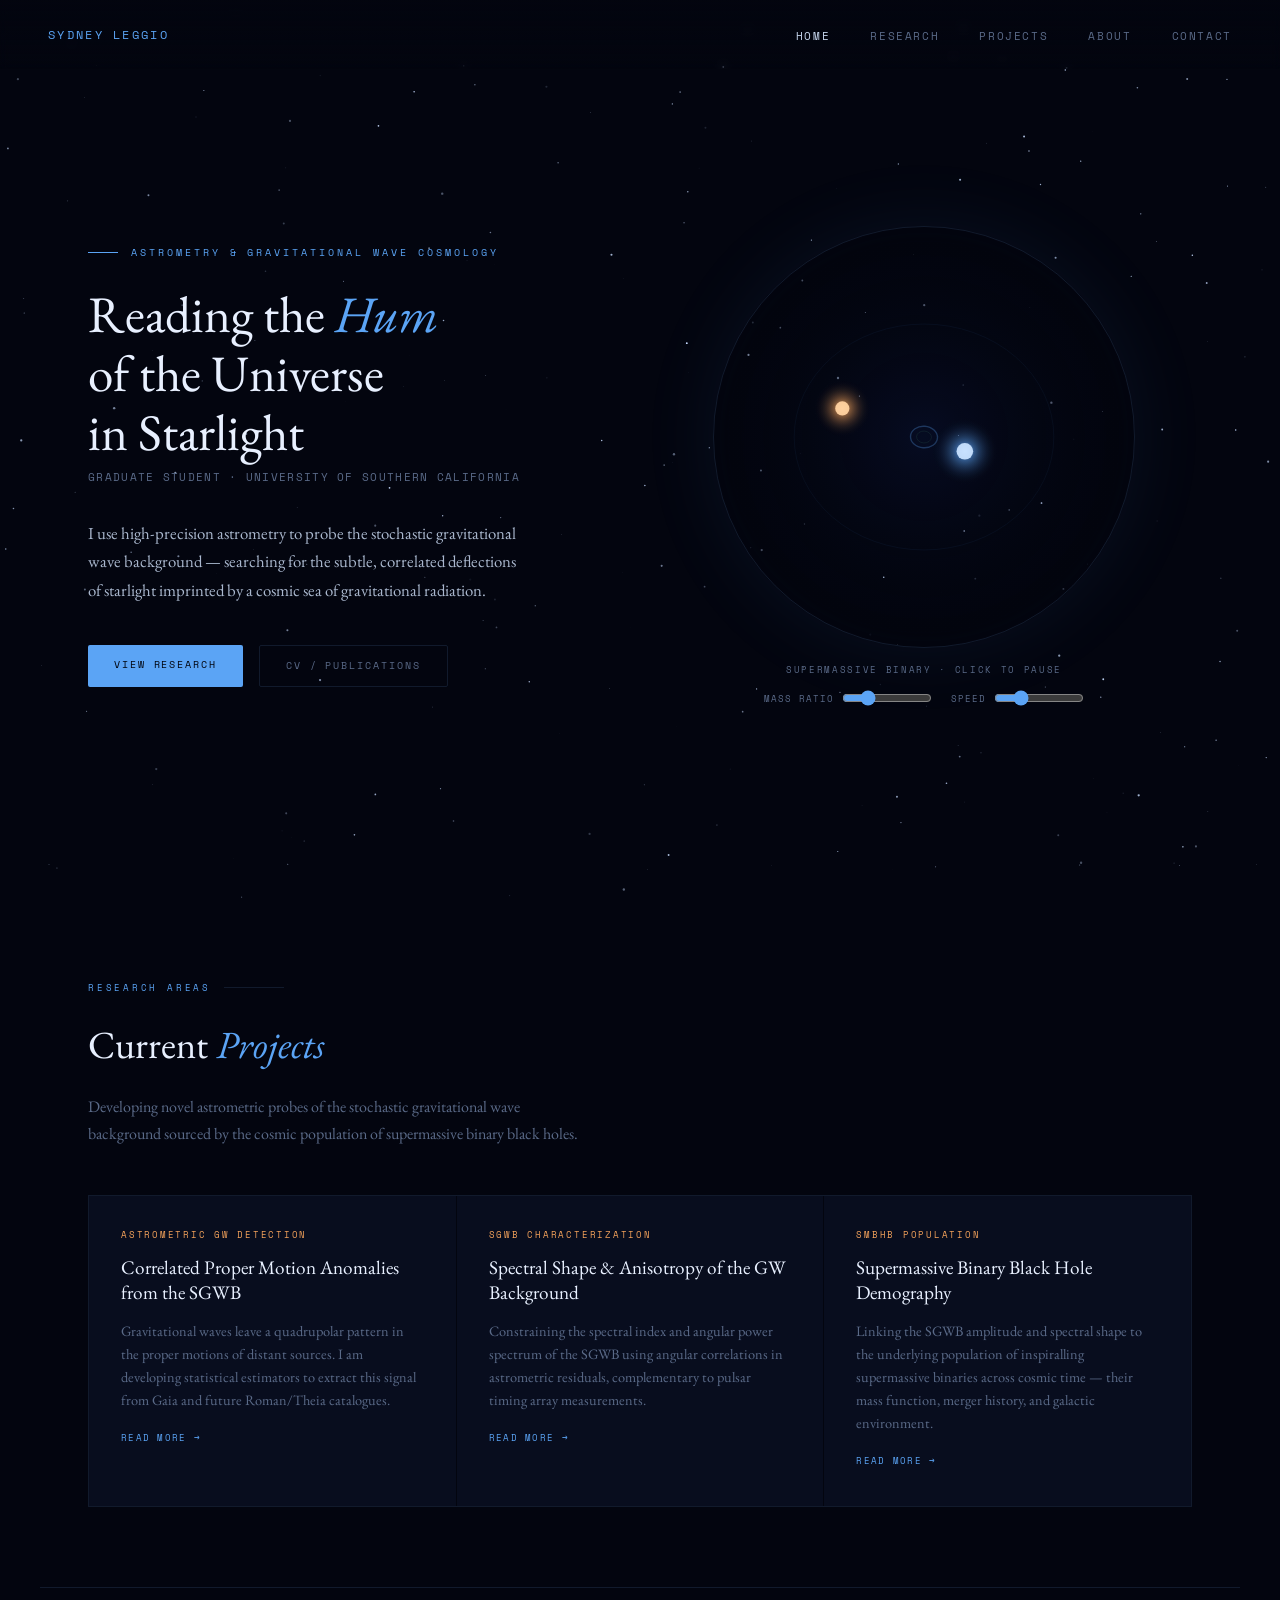
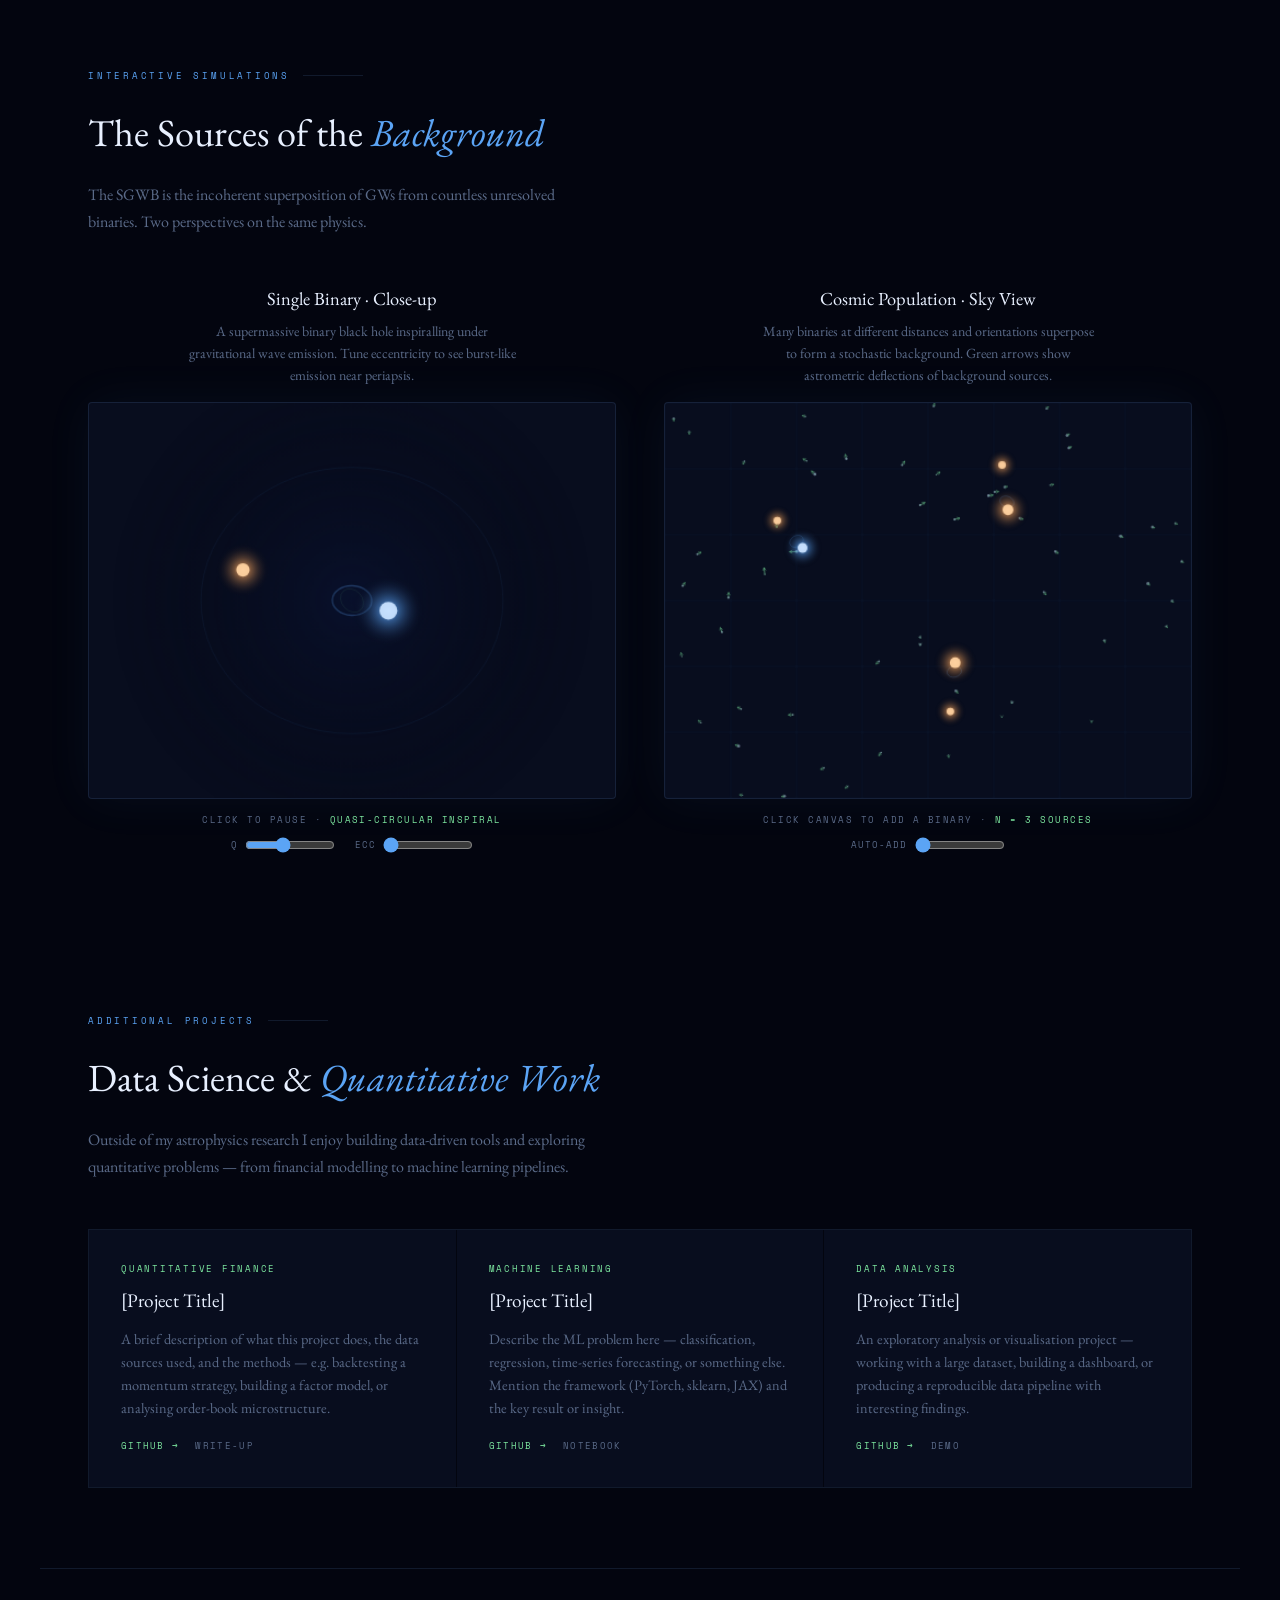
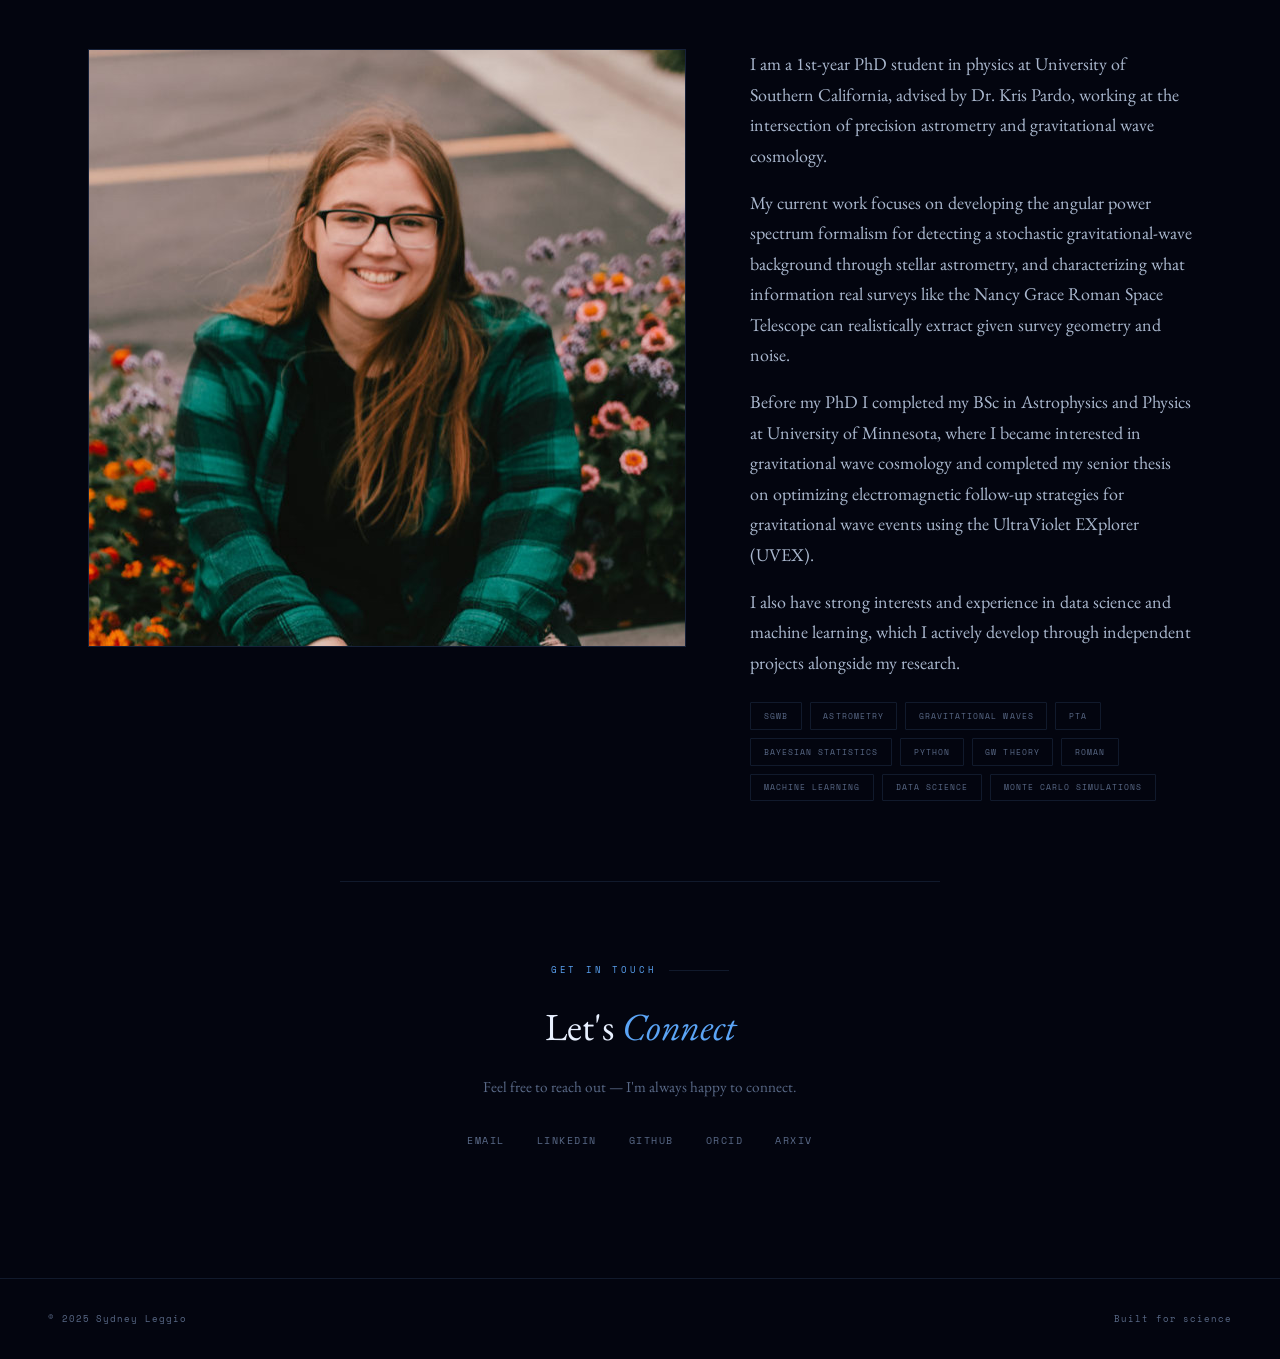
==== index.html @ daf1a7f0 "Revise about and contact sections in index.html Updated the about section with new information about" ====
<!DOCTYPE html>
<html lang="en">
<head>
<meta charset="UTF-8">
<meta name="viewport" content="width=device-width, initial-scale=1.0">
<title>Sydney Leggio</title>
<link rel="preconnect" href="https://fonts.googleapis.com">
<link href="https://fonts.googleapis.com/css2?family=EB+Garamond:ital,wght@0,400;0,500;1,400&family=Space+Mono:ital,wght@0,400;0,700;1,400&display=swap" rel="stylesheet">
<link rel="stylesheet" href="assets/css/style.css">
</head>
<body>

<canvas id="starfield"></canvas>

<!-- nav — see _includes/nav.html -->
<nav>
  <a href="index.html" class="nav-brand">Sydney Leggio</a>
  <ul class="nav-links">
    <li><a href="index.html" class="active">Home</a></li>
    <li><a href="research.html">Research</a></li>
    <li><a href="projects.html">Projects</a></li>
    <li><a href="about.html">About</a></li>
    <li><a href="contact.html">Contact</a></li>
  </ul>
</nav>

<!-- HERO -->
<section id="hero">
  <div class="hero-text">
    <div class="hero-eyebrow">Astrometry &amp; Gravitational Wave Cosmology</div>
    <h1>Reading the <em>Hum</em><br>of the Universe<br>in Starlight</h1>
    <p class="hero-sub">Graduate Student · University of Southern California</p>
    <p class="hero-desc">
      I use high-precision astrometry to probe the stochastic gravitational wave background — searching for the subtle, correlated deflections of starlight imprinted by a cosmic sea of gravitational radiation.
    </p>
    <div class="hero-cta">
      <a href="research.html" class="btn btn-primary">View Research</a>
      <a href="#" class="btn btn-ghost">CV / Publications</a>
    </div>
  </div>

  <div class="canvas-wrapper">
    <canvas id="binaryCanvas" width="420" height="420"></canvas>
    <p class="canvas-label">Supermassive binary · Click to pause</p>
    <div class="controls">
      <div class="control-group">
        <label class="control-label" for="heroMass">Mass ratio</label>
        <input type="range" id="heroMass" min="1" max="5" step="0.1" value="2">
      </div>
      <div class="control-group">
        <label class="control-label" for="heroSpeed">Speed</label>
        <input type="range" id="heroSpeed" min="0.3" max="3" step="0.1" value="1">
      </div>
    </div>
  </div>
</section>

<!-- RESEARCH -->
<section id="research">
  <div class="section-eyebrow">Research areas</div>
  <h2>Current <em>Projects</em></h2>
  <p class="section-desc">Developing novel astrometric probes of the stochastic gravitational wave background sourced by the cosmic population of supermassive binary black holes.</p>
  <div class="research-grid">
    <div class="research-card">
      <div class="card-tag">Astrometric GW Detection</div>
      <div class="card-title">Correlated Proper Motion Anomalies from the SGWB</div>
      <div class="card-desc">Gravitational waves leave a quadrupolar pattern in the proper motions of distant sources. I am developing statistical estimators to extract this signal from Gaia and future Roman/Theia catalogues.</div>
      <a href="research.html" class="card-link">Read more →</a>
    </div>
    <div class="research-card">
      <div class="card-tag">SGWB Characterization</div>
      <div class="card-title">Spectral Shape &amp; Anisotropy of the GW Background</div>
      <div class="card-desc">Constraining the spectral index and angular power spectrum of the SGWB using angular correlations in astrometric residuals, complementary to pulsar timing array measurements.</div>
      <a href="research.html" class="card-link">Read more →</a>
    </div>
    <div class="research-card">
      <div class="card-tag">SMBHB Population</div>
      <div class="card-title">Supermassive Binary Black Hole Demography</div>
      <div class="card-desc">Linking the SGWB amplitude and spectral shape to the underlying population of inspiralling supermassive binaries across cosmic time — their mass function, merger history, and galactic environment.</div>
      <a href="research.html" class="card-link">Read more →</a>
    </div>
  </div>
</section>

<!-- DUAL BINARY VISUALIZERS -->
<section id="binaries">
  <div class="section-eyebrow">Interactive simulations</div>
  <h2>The Sources of the <em>Background</em></h2>
  <p class="section-desc">The SGWB is the incoherent superposition of GWs from countless unresolved binaries. Two perspectives on the same physics.</p>

  <div class="binary-duo">
    <!-- Panel A: Close-up eccentric inspiral -->
    <div class="binary-panel">
      <p class="panel-title">Single Binary · Close-up</p>
      <p class="panel-desc">A supermassive binary black hole inspiralling under gravitational wave emission. Tune eccentricity to see burst-like emission near periapsis.</p>
      <canvas id="binaryA" width="480" height="360"></canvas>
      <p class="binary-panel-label">Click to pause · <span class="hl" id="labelA">Quasi-circular</span></p>
      <div class="controls" style="margin-top:0.6rem">
        <div class="control-group">
          <label class="control-label" for="ratioA">q</label>
          <input type="range" id="ratioA" min="1" max="6" step="0.1" value="3">
        </div>
        <div class="control-group">
          <label class="control-label" for="eccA">ecc</label>
          <input type="range" id="eccA" min="0" max="0.72" step="0.02" value="0">
        </div>
      </div>
    </div>

    <!-- Panel B: Stochastic background / population sky map -->
    <div class="binary-panel">
      <p class="panel-title">Cosmic Population · Sky View</p>
      <p class="panel-desc">Many binaries at different distances and orientations superpose to form a stochastic background. Green arrows show astrometric deflections of background sources.</p>
      <canvas id="binaryB" width="480" height="360"></canvas>
      <p class="binary-panel-label">Click canvas to add a binary · <span class="hl" id="labelB">N = 3 sources</span></p>
      <div class="controls" style="margin-top:0.6rem">
        <div class="control-group">
          <label class="control-label" for="autoAdd">Auto-add</label>
          <input type="range" id="autoAdd" min="0" max="5" step="1" value="0">
        </div>
      </div>
    </div>
  </div>
</section>

<!-- ADDITIONAL PROJECTS -->
<section id="projects">
  <div class="section-eyebrow">Additional Projects</div>
  <h2>Data Science &amp; <em>Quantitative Work</em></h2>
  <p class="section-desc">Outside of my astrophysics research I enjoy building data-driven tools and exploring quantitative problems — from financial modelling to machine learning pipelines.</p>
  <div class="projects-grid">
    <div class="project-card">
      <div class="project-tag">Quantitative Finance</div>
      <div class="card-title">[Project Title]</div>
      <div class="card-desc">A brief description of what this project does, the data sources used, and the methods — e.g. backtesting a momentum strategy, building a factor model, or analysing order-book microstructure.</div>
      <div class="project-links">
        <a href="#" class="project-link">GitHub →</a>
        <a href="#" class="project-link secondary">Write-up</a>
      </div>
    </div>
    <div class="project-card">
      <div class="project-tag">Machine Learning</div>
      <div class="card-title">[Project Title]</div>
      <div class="card-desc">Describe the ML problem here — classification, regression, time-series forecasting, or something else. Mention the framework (PyTorch, sklearn, JAX) and the key result or insight.</div>
      <div class="project-links">
        <a href="#" class="project-link">GitHub →</a>
        <a href="#" class="project-link secondary">Notebook</a>
      </div>
    </div>
    <div class="project-card">
      <div class="project-tag">Data Analysis</div>
      <div class="card-title">[Project Title]</div>
      <div class="card-desc">An exploratory analysis or visualisation project — working with a large dataset, building a dashboard, or producing a reproducible data pipeline with interesting findings.</div>
      <div class="project-links">
        <a href="#" class="project-link">GitHub →</a>
        <a href="#" class="project-link secondary">Demo</a>
      </div>
    </div>
  </div>
</section>

<!-- ABOUT -->
<section id="about">
  <div class="about-grid">
    <div class="about-photo">
      <img src="Sydney-109.jpg">
      </div>
    <div class="about-body">
      <p>I am a 1st-year PhD student in physics at University of Southern California, advised by Dr. Kris Pardo, working at the intersection of precision astrometry and gravitational wave cosmology.</p>
      <p>My current work focuses on developing the angular power spectrum formalism for detecting a stochastic gravitational-wave background through stellar astrometry, and characterizing what information real surveys like the Nancy Grace Roman Space Telescope can realistically extract given survey geometry and noise.</p>
      <p>Before my PhD I completed my BSc in Astrophysics and Physics at University of Minnesota, where I became interested in gravitational wave cosmology and completed my senior thesis on optimizing electromagnetic follow-up strategies for gravitational wave events using the UltraViolet EXplorer (UVEX).</p>
      <p> I also have strong interests and experience in data science and machine learning, which I actively develop through independent projects alongside my research.</p>
      <div class="tag-list">
        <span class="tag">SGWB</span>
        <span class="tag">Astrometry</span>
        <span class="tag">Gravitational Waves</span>
        <span class="tag">PTA</span>
        <span class="tag">Bayesian Statistics</span>
        <span class="tag">Python</span>
        <span class="tag">GW Theory</span>
        <span class="tag">Roman</span>
        <span class="tag">Machine Learning</span>
        <span class="tag">Data Science</span>
        <span class="tag">Monte Carlo Simulations</span>
      </div>
    </div>
  </div>
</section>

<!-- CONTACT -->
<section id="contact">
  <div class="section-eyebrow">Get in touch</div>
  <h2>Let's <em>Connect</em></h2>
  <p style="color:var(--muted);font-size:0.95rem;">Feel free to reach out — I'm always happy to connect.</p>
  <div class="contact-links">
    <a href="mailto:sleggio@usc.edu" class="contact-link">Email</a>
    <a href="https://www.linkedin.com/in/sydney-leggio/" class="contact-link">LinkedIn</a>
    <a href="https://github.com/sydleggio" class="contact-link">GitHub</a>
    <a href="https://orcid.org/0009-0000-9360-4759" class="contact-link">ORCID</a>
    <a href="https://arxiv.org/search/?query=Sydney+C.+Leggio&searchtype=all&abstracts=show&order=-announced_date_first&size=50" class="contact-link">arXiv</a>
  </div>
</section>

<!-- footer — see _includes/footer.html -->
<footer>
  <p>© 2025 Sydney Leggio</p>
  <p>Built for science</p>
</footer>

<script src="assets/js/starfield.js"></script>
<script src="assets/js/binary-hero.js"></script>
<script src="assets/js/binary-panels.js"></script>
</body>
</html>
---- assets/css/style.css ----
:root {
  --bg: #03050f;
  --surface: #080d1e;
  --border: rgba(120, 180, 255, 0.12);
  --accent: #5ba4f5;
  --accent2: #f5a35b;
  --accent3: #7de8a0;
  --text: #c8d8f0;
  --muted: #5a6a88;
}

* { margin: 0; padding: 0; box-sizing: border-box; }
html { scroll-behavior: smooth; }

body {
  background: var(--bg);
  color: var(--text);
  font-family: 'EB Garamond', Georgia, serif;
  font-size: 18px;
  line-height: 1.7;
  overflow-x: hidden;
}

#starfield { position: fixed; inset: 0; pointer-events: none; z-index: 0; }

/* NAV */
nav {
  position: fixed; top: 0; left: 0; right: 0; z-index: 100;
  display: flex; justify-content: space-between; align-items: center;
  padding: 1.2rem 3rem;
  background: linear-gradient(to bottom, rgba(3,5,15,0.96), transparent);
  backdrop-filter: blur(4px);
}
.nav-brand {
  font-family: 'Space Mono', monospace; font-size: 0.72rem;
  letter-spacing: 0.2em; text-transform: uppercase; color: var(--accent);
  text-decoration: none;
}
.nav-links { display: flex; gap: 2.5rem; list-style: none; }
.nav-links a {
  font-family: 'Space Mono', monospace; font-size: 0.68rem;
  letter-spacing: 0.15em; text-transform: uppercase;
  color: var(--muted); text-decoration: none; transition: color 0.25s;
}
.nav-links a:hover,
.nav-links a.active { color: var(--text); }

/* HERO */
#hero {
  position: relative; min-height: 100vh; z-index: 1;
  display: grid; grid-template-columns: 1fr 1fr;
  align-items: center; gap: 2rem; padding: 6rem 3rem 4rem;
}
.hero-text { max-width: 520px; }
.hero-eyebrow {
  font-family: 'Space Mono', monospace; font-size: 0.62rem;
  letter-spacing: 0.3em; text-transform: uppercase; color: var(--accent);
  margin-bottom: 1.5rem; display: flex; align-items: center; gap: 0.8rem;
}
.hero-eyebrow::before { content:''; width:30px; height:1px; background:var(--accent); }
h1 {
  font-family: 'EB Garamond', serif; font-size: clamp(2.4rem, 4vw, 3.5rem);
  font-weight: 400; line-height: 1.15; color: #e8f0ff; margin-bottom: 0.4rem;
}
h1 em { font-style: italic; color: var(--accent); }
.hero-sub {
  font-family: 'Space Mono', monospace; font-size: 0.68rem;
  letter-spacing: 0.12em; color: var(--muted); text-transform: uppercase; margin-bottom: 2rem;
}
.hero-desc { font-size: 1.05rem; color: var(--text); opacity: 0.85; margin-bottom: 2.5rem; max-width: 430px; }
.hero-cta { display: flex; gap: 1rem; flex-wrap: wrap; }
.btn {
  font-family: 'Space Mono', monospace; font-size: 0.62rem;
  letter-spacing: 0.2em; text-transform: uppercase; text-decoration: none;
  padding: 0.75rem 1.6rem; border-radius: 2px; transition: all 0.3s;
  cursor: pointer; border: none; display: inline-block;
}
.btn-primary { background: var(--accent); color: #020610; }
.btn-primary:hover { background: #7bb8f7; box-shadow: 0 0 24px rgba(91,164,245,0.4); }
.btn-ghost { border: 1px solid var(--border); color: var(--muted); background: transparent; }
.btn-ghost:hover { border-color: var(--accent); color: var(--accent); }

.canvas-wrapper { display: flex; flex-direction: column; align-items: center; }
#binaryCanvas {
  border-radius: 50%; border: 1px solid var(--border);
  box-shadow: 0 0 80px rgba(91,164,245,0.08), inset 0 0 40px rgba(3,5,15,0.5);
  cursor: pointer;
}
.canvas-label {
  font-family: 'Space Mono', monospace; font-size: 0.58rem;
  letter-spacing: 0.18em; text-transform: uppercase; color: var(--muted);
  margin-top: 0.9rem; text-align: center;
}
.canvas-label span { color: var(--accent); }
.controls { display: flex; gap: 1.2rem; margin-top: 0.8rem; align-items: center; flex-wrap: wrap; justify-content: center; }
.control-group { display: flex; align-items: center; gap: 0.5rem; }
.control-label {
  font-family: 'Space Mono', monospace; font-size: 0.58rem;
  letter-spacing: 0.1em; color: var(--muted); text-transform: uppercase;
}
input[type="range"] { accent-color: var(--accent); width: 90px; }

/* PROJECTS */
.projects-grid {
  display: grid; grid-template-columns: repeat(auto-fill, minmax(300px, 1fr));
  gap: 1px; border: 1px solid var(--border);
}
.project-card { background: var(--surface); padding: 2rem; transition: background 0.3s; }
.project-card:hover { background: rgba(125,232,160,0.04); }
.project-tag {
  font-family: 'Space Mono', monospace; font-size: 0.55rem;
  letter-spacing: 0.2em; text-transform: uppercase; color: var(--accent3); margin-bottom: 0.8rem;
}
.project-links { display: flex; gap: 1rem; margin-top: 1.2rem; flex-wrap: wrap; }
.project-link {
  font-family: 'Space Mono', monospace; font-size: 0.58rem; letter-spacing: 0.14em;
  text-transform: uppercase; color: var(--accent3); text-decoration: none;
  border-bottom: 1px solid transparent; transition: border-color 0.2s;
}
.project-link:hover { border-color: var(--accent3); }
.project-link.secondary { color: var(--muted); }
.project-link.secondary:hover { color: var(--text); border-color: var(--muted); }

/* SECTIONS */
section {
  position: relative; z-index: 1;
  padding: 5rem 3rem; max-width: 1200px; margin: 0 auto;
}
.section-eyebrow {
  font-family: 'Space Mono', monospace; font-size: 0.58rem;
  letter-spacing: 0.3em; text-transform: uppercase; color: var(--accent);
  margin-bottom: 1rem; display: flex; align-items: center; gap: 0.8rem;
}
.section-eyebrow::after { content:''; flex:1; height:1px; background:var(--border); max-width:60px; }
h2 {
  font-family: 'EB Garamond', serif; font-size: clamp(1.8rem, 3vw, 2.5rem);
  font-weight: 400; color: #e8f0ff; margin-bottom: 1rem;
}
h2 em { color: var(--accent); }
.section-desc { font-size: 1rem; color: var(--muted); max-width: 500px; margin-bottom: 3rem; }

/* RESEARCH CARDS */
.research-grid {
  display: grid; grid-template-columns: repeat(auto-fill, minmax(300px, 1fr));
  gap: 1px; border: 1px solid var(--border);
}
.research-card { background: var(--surface); padding: 2rem; transition: background 0.3s; }
.research-card:hover { background: rgba(91,164,245,0.05); }
.card-tag {
  font-family: 'Space Mono', monospace; font-size: 0.55rem;
  letter-spacing: 0.2em; text-transform: uppercase; color: var(--accent2); margin-bottom: 0.8rem;
}
.card-title { font-family: 'EB Garamond', serif; font-size: 1.2rem; color: #e8f0ff; margin-bottom: 0.8rem; line-height: 1.3; }
.card-desc { font-size: 0.9rem; color: var(--muted); line-height: 1.6; }
.card-link {
  font-family: 'Space Mono', monospace; font-size: 0.58rem; letter-spacing: 0.14em;
  text-transform: uppercase; color: var(--accent); text-decoration: none;
  display: inline-block; margin-top: 1.2rem; border-bottom: 1px solid transparent; transition: border-color 0.2s;
}
.card-link:hover { border-color: var(--accent); }

/* DUAL BINARY */
#binaries { border-top: 1px solid var(--border); }
.binary-duo { display: grid; grid-template-columns: 1fr 1fr; gap: 3rem; align-items: start; }
.binary-panel { display: flex; flex-direction: column; align-items: center; }
.binary-panel canvas {
  border: 1px solid var(--border); background: var(--surface); border-radius: 4px;
  cursor: pointer; box-shadow: 0 0 50px rgba(91,164,245,0.06); width: 100%;
}
.panel-title {
  font-family: 'EB Garamond', serif; font-size: 1.15rem; color: #e8f0ff;
  margin-bottom: 0.4rem; text-align: center;
}
.panel-desc {
  font-size: 0.88rem; color: var(--muted); text-align: center;
  max-width: 340px; margin-bottom: 1rem; line-height: 1.55;
}
.binary-panel-label {
  font-family: 'Space Mono', monospace; font-size: 0.58rem;
  letter-spacing: 0.16em; text-transform: uppercase; color: var(--muted);
  margin-top: 0.8rem; text-align: center;
}
.binary-panel-label .hl { color: var(--accent3); }

/* ABOUT */
#about { border-top: 1px solid var(--border); }
.about-grid { display: grid; grid-template-columns: 1fr 2fr; gap: 4rem; align-items: start; }
.about-photo {
  aspect-ratio: 1; background: var(--surface); border: 1px solid var(--border);
  display: flex; align-items: center; justify-content: center;
  color: var(--muted); font-family: 'Space Mono', monospace;
  font-size: 0.6rem; letter-spacing: 0.15em; text-transform: uppercase;
}
.about-body p { margin-bottom: 1rem; color: var(--text); opacity: 0.85; }
.tag-list { display: flex; flex-wrap: wrap; gap: 0.5rem; margin-top: 1.5rem; }
.tag {
  font-family: 'Space Mono', monospace; font-size: 0.53rem; letter-spacing: 0.12em;
  text-transform: uppercase; padding: 0.35rem 0.8rem;
  border: 1px solid var(--border); color: var(--muted); border-radius: 1px;
}

/* CONTACT */
#contact {
  border-top: 1px solid var(--border); text-align: center;
  max-width: 600px; margin: 0 auto; padding: 5rem 3rem 8rem;
}
#contact .section-eyebrow { justify-content: center; }
.contact-links { display: flex; justify-content: center; gap: 2rem; margin-top: 2rem; flex-wrap: wrap; }
.contact-link {
  font-family: 'Space Mono', monospace; font-size: 0.62rem; letter-spacing: 0.15em;
  text-transform: uppercase; color: var(--muted); text-decoration: none; transition: color 0.2s;
}
.contact-link:hover { color: var(--accent); }

footer {
  position: relative; z-index: 1; border-top: 1px solid var(--border);
  padding: 2rem 3rem; display: flex; justify-content: space-between; align-items: center;
}
footer p { font-family: 'Space Mono', monospace; font-size: 0.58rem; letter-spacing: 0.1em; color: var(--muted); }

/* PAGE HERO (non-index pages) */
.page-hero {
  position: relative; z-index: 1;
  padding: 8rem 3rem 4rem; max-width: 1200px; margin: 0 auto;
}
.page-hero .section-eyebrow { margin-bottom: 1rem; }

@media (max-width: 820px) {
  #hero { grid-template-columns: 1fr; padding: 5rem 1.5rem 3rem; }
  .canvas-wrapper { display: none; }
  section { padding: 3rem 1.5rem; }
  .about-grid, .binary-duo { grid-template-columns: 1fr; }
  nav { padding: 1rem 1.5rem; }
  .nav-links { gap: 1.5rem; }
  footer { flex-direction: column; gap: 1rem; }
  .page-hero { padding: 6rem 1.5rem 2rem; }
}
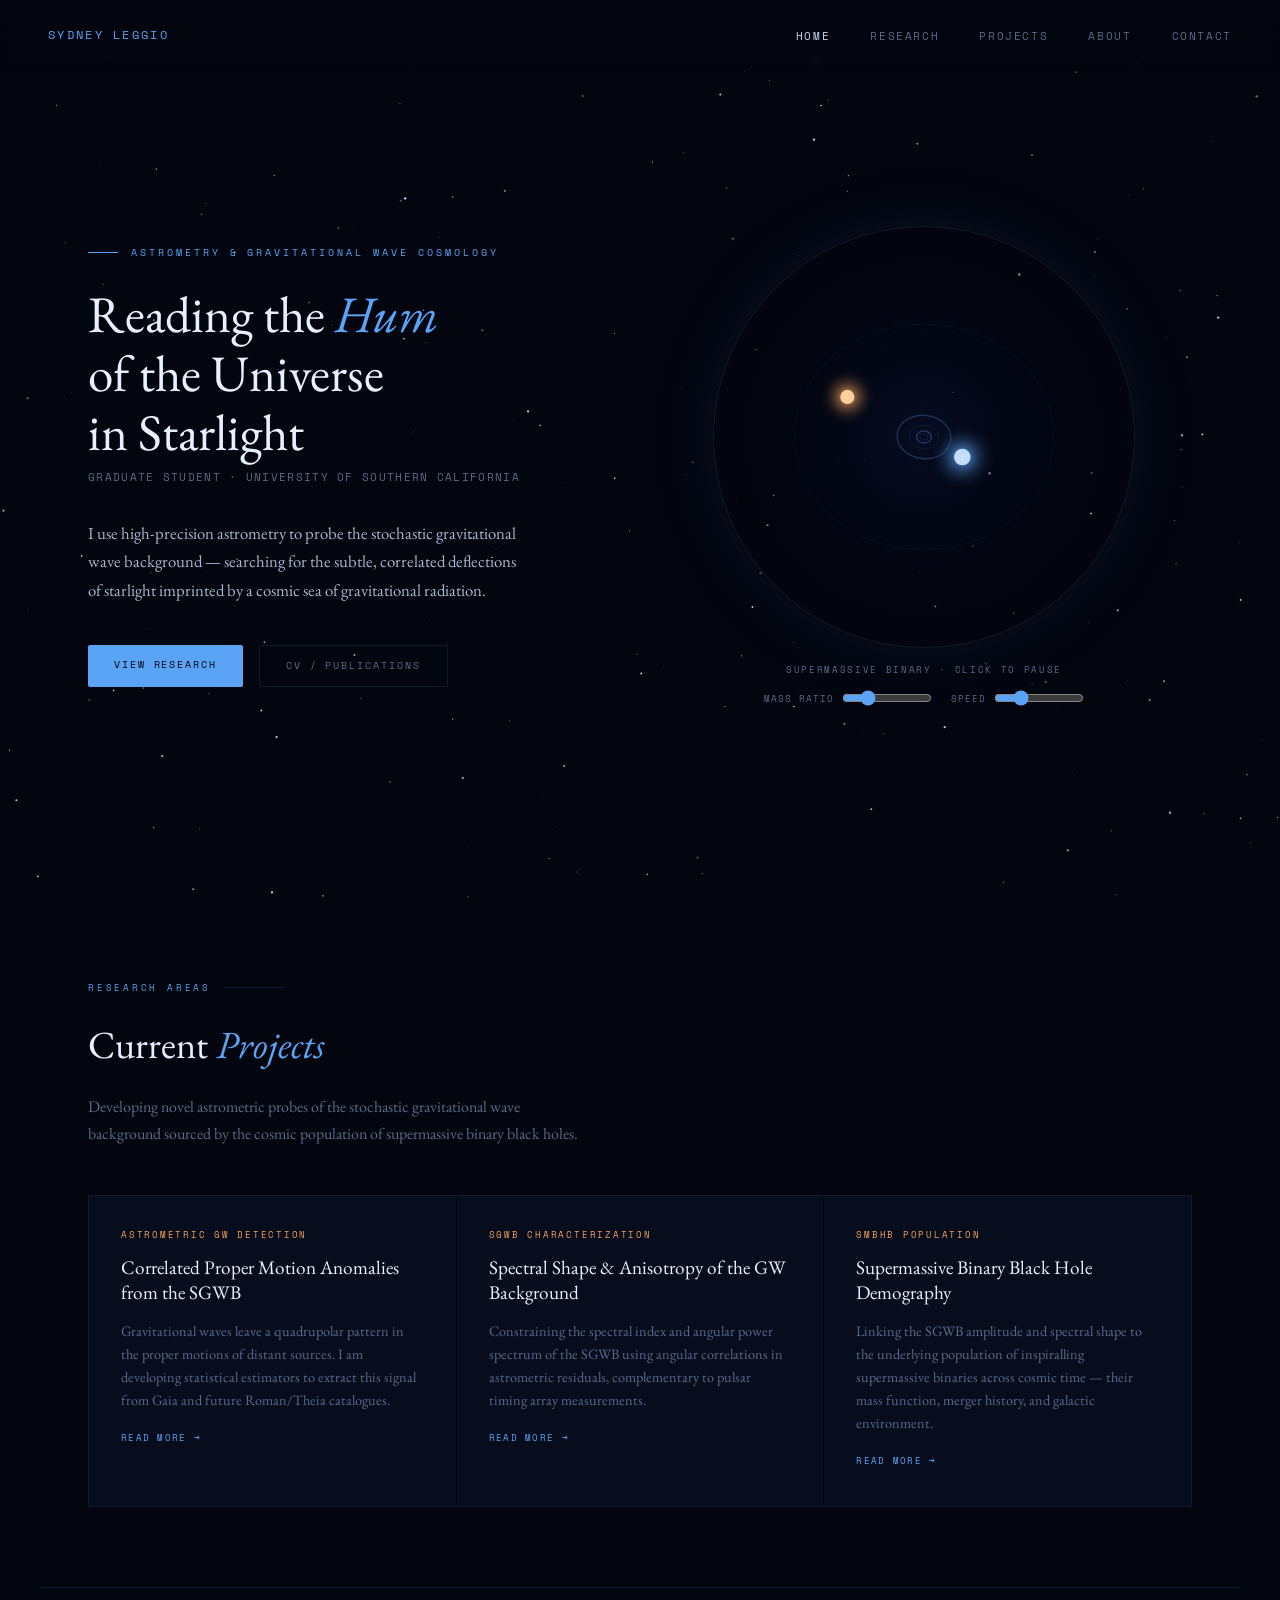
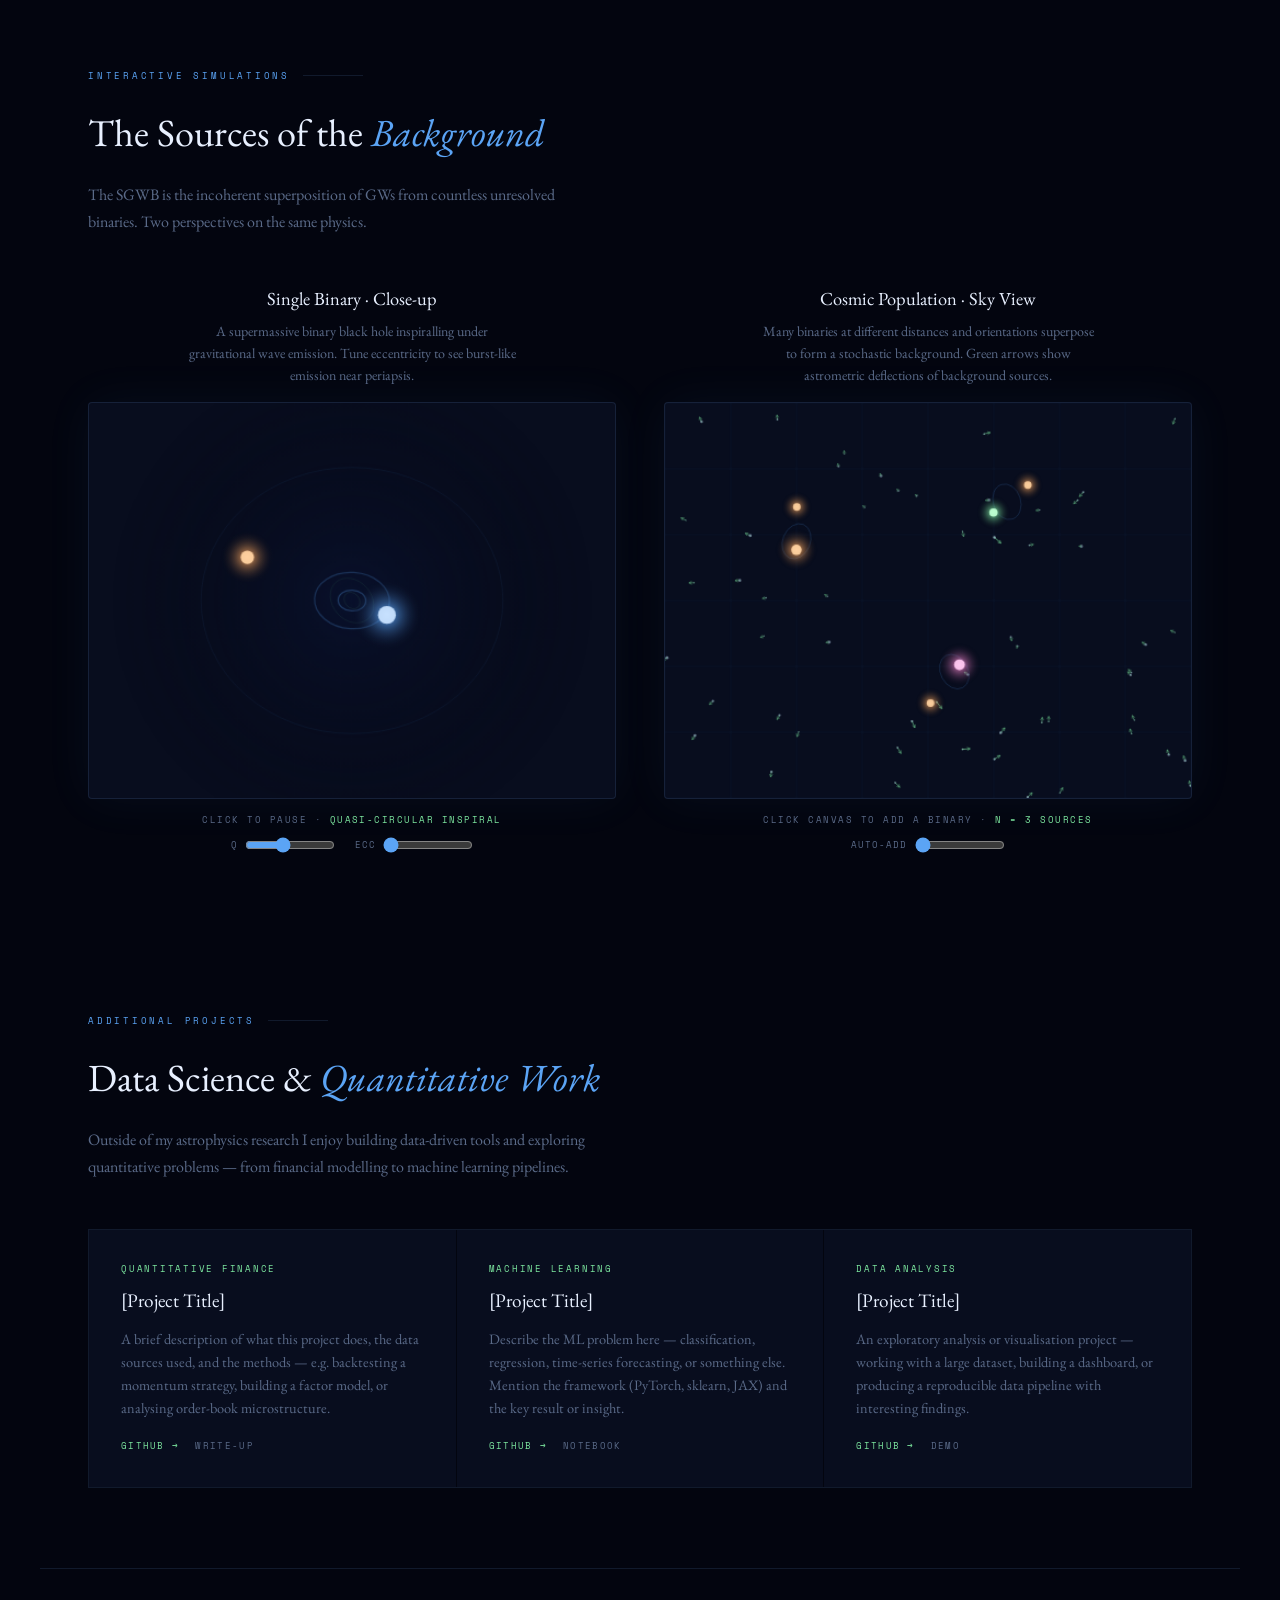
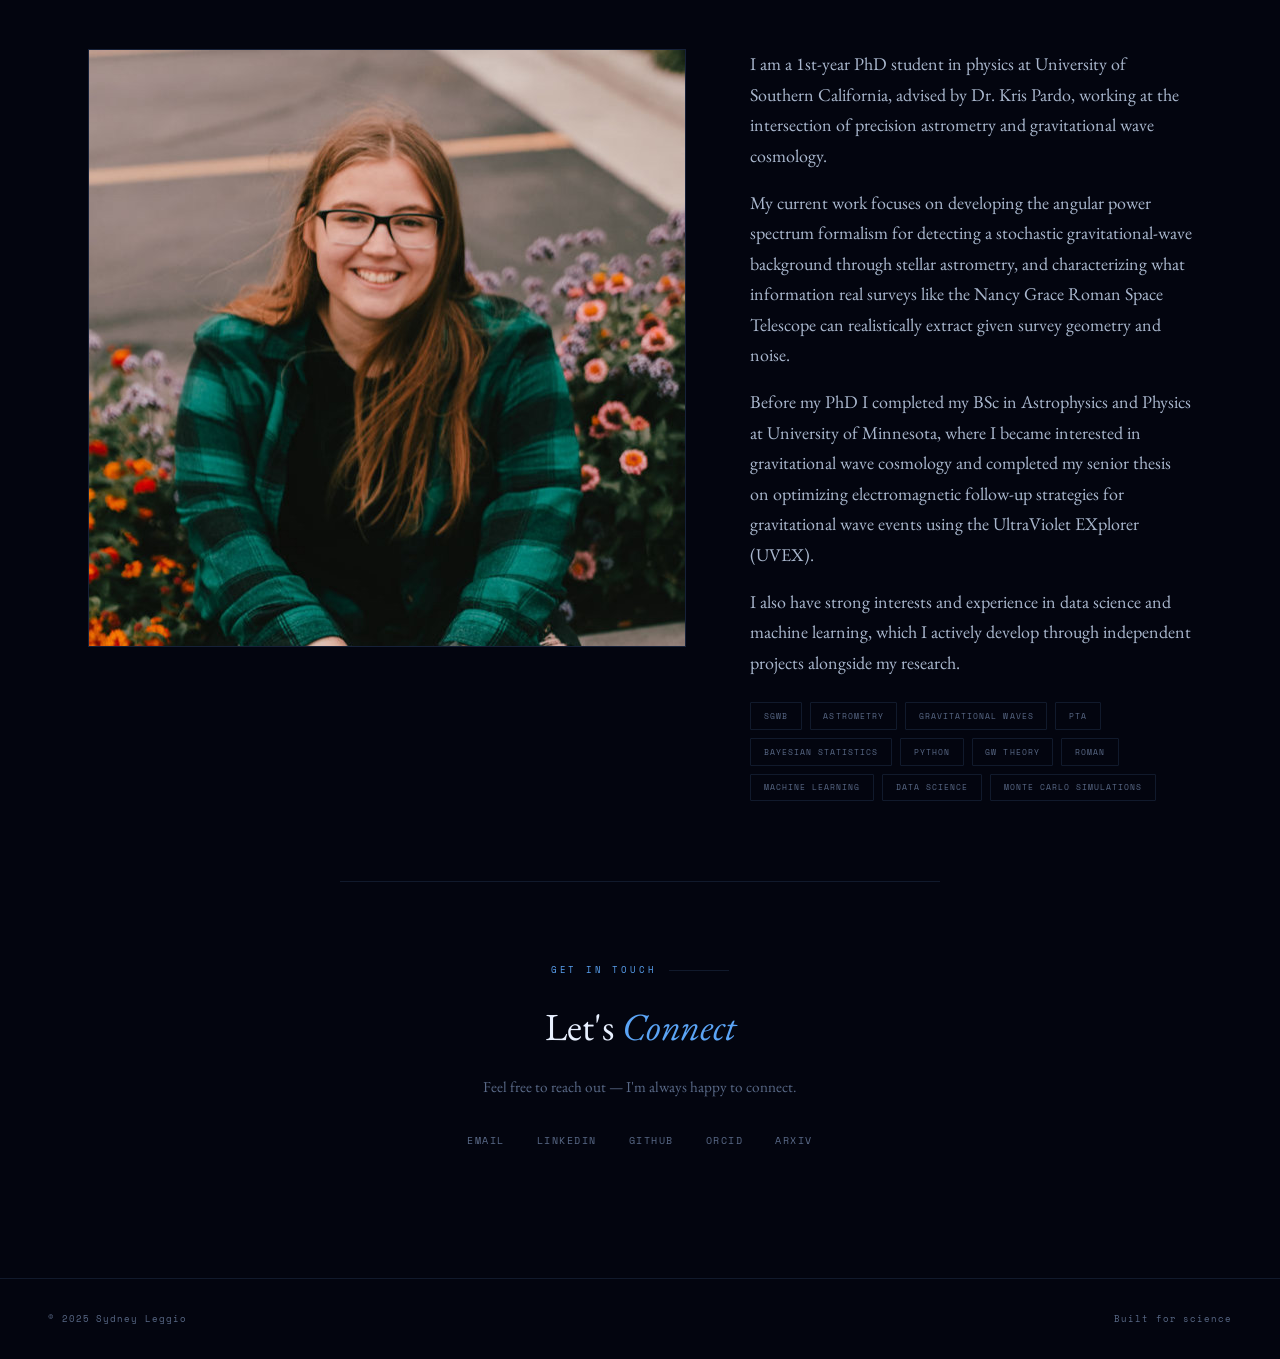
==== commit b1b726d4: "Update GitHub link in contact section" ====
--- a/index.html
+++ b/index.html
@@ -195,7 +195,7 @@
   <div class="contact-links">
     <a href="mailto:sleggio@usc.edu" class="contact-link">Email</a>
     <a href="https://www.linkedin.com/in/sydney-leggio/" class="contact-link">LinkedIn</a>
-    <a href="https://github.com/sydleggio" class="contact-link">GitHub</a>
+    <a href="https://github.com/sydneyleggio" class="contact-link">GitHub</a>
     <a href="https://orcid.org/0009-0000-9360-4759" class="contact-link">ORCID</a>
     <a href="https://arxiv.org/search/?query=Sydney+C.+Leggio&searchtype=all&abstracts=show&order=-announced_date_first&size=50" class="contact-link">arXiv</a>
   </div>
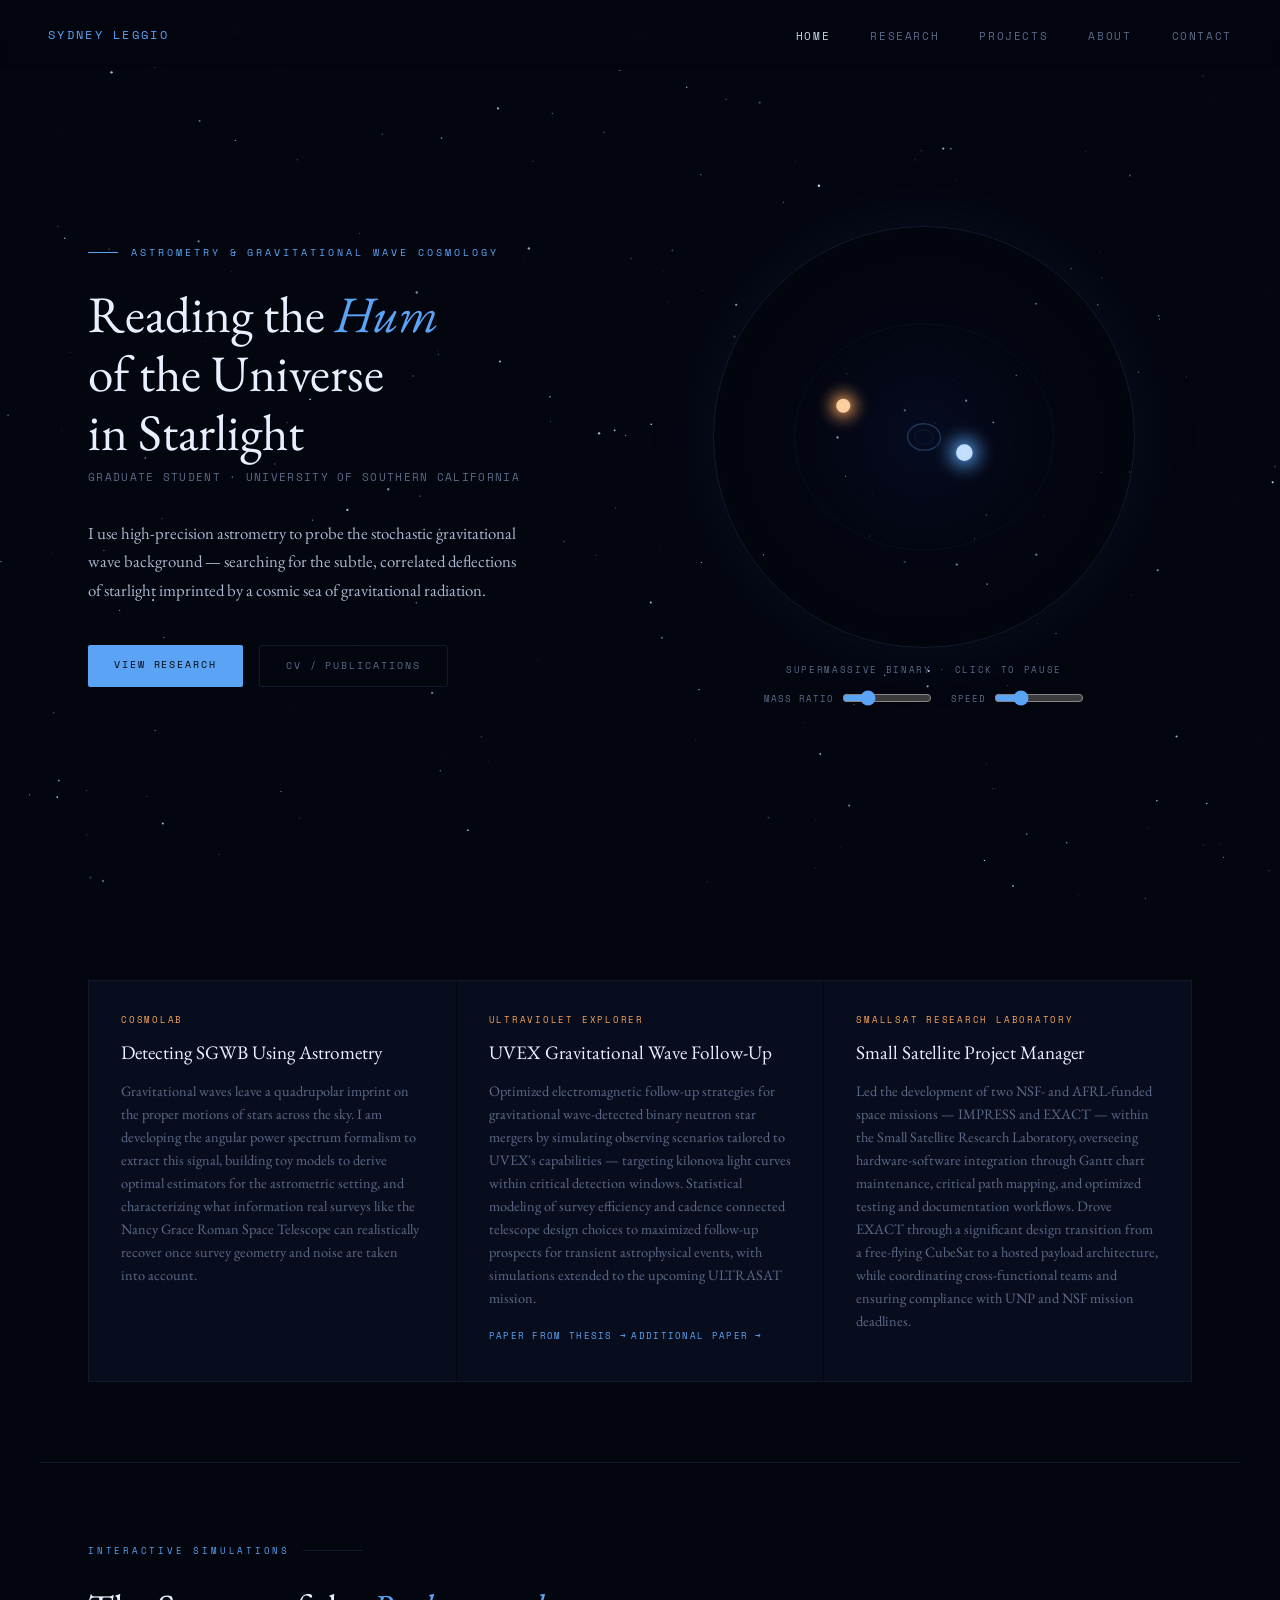
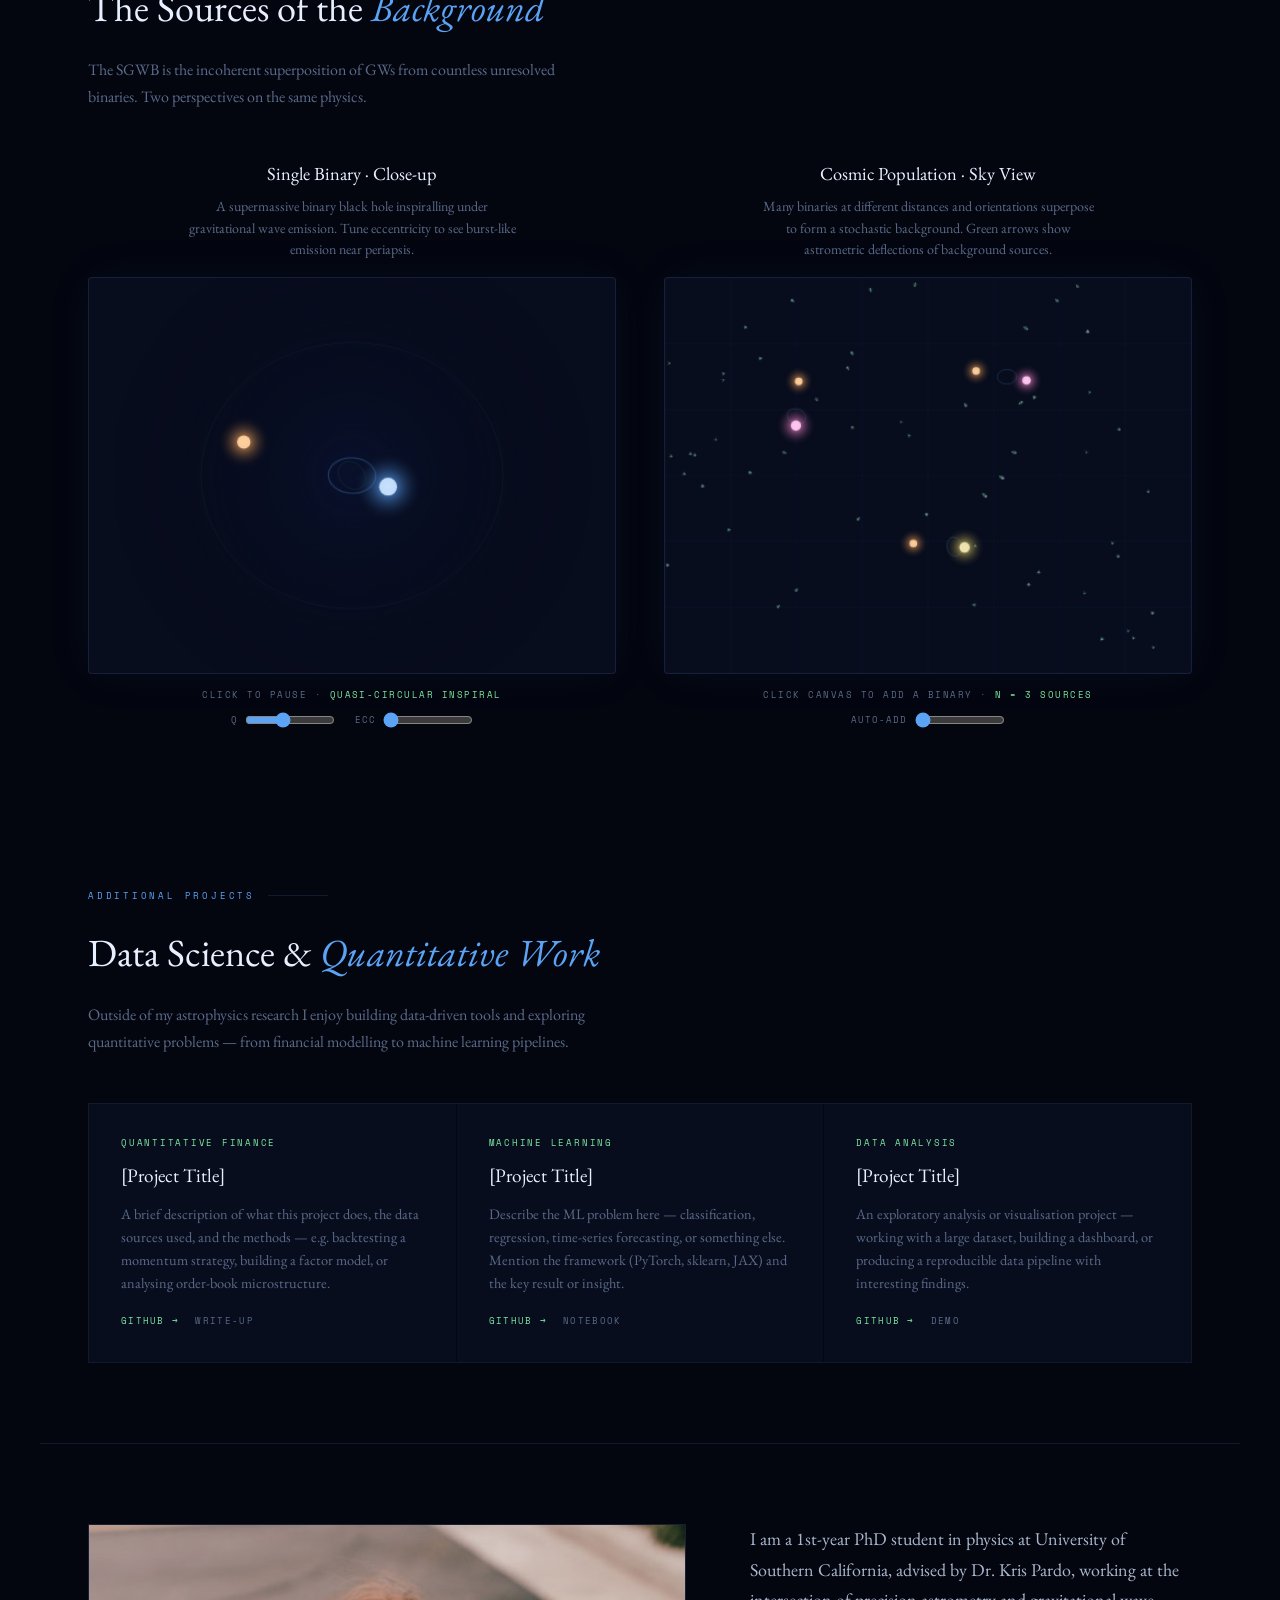
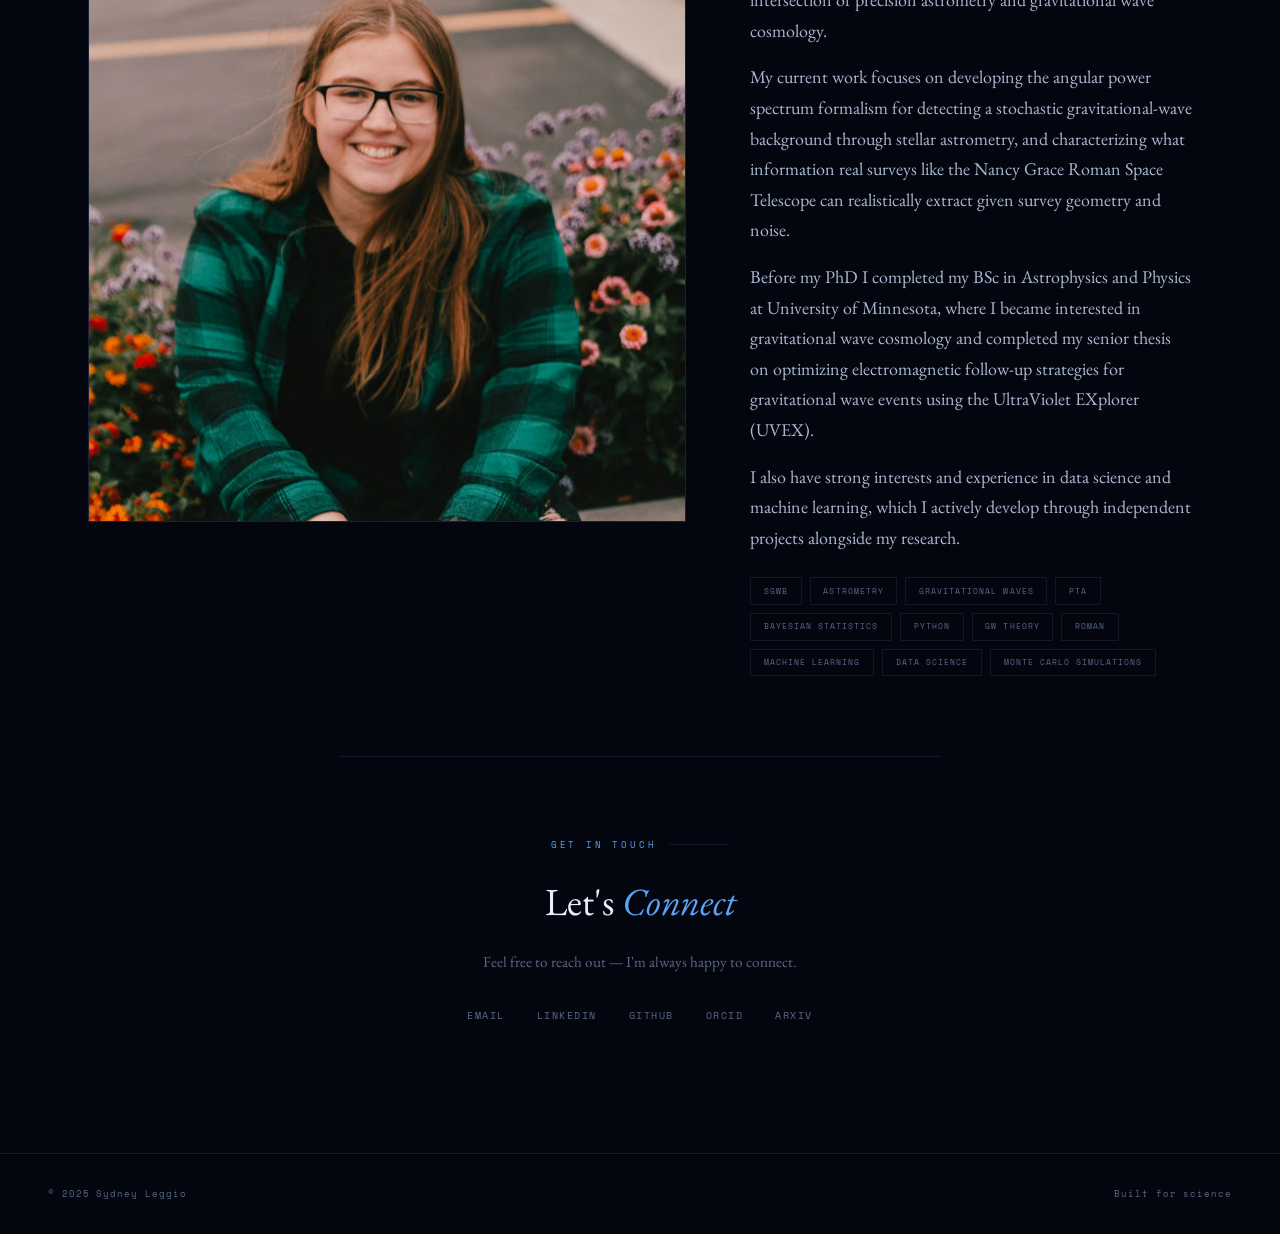
==== commit fb92168b: "Revise research section with new projects and descriptions Updated research section with new project" ====
--- a/index.html
+++ b/index.html
@@ -57,28 +57,39 @@
 
 <!-- RESEARCH -->
 <section id="research">
-  <div class="section-eyebrow">Research areas</div>
-  <h2>Current <em>Projects</em></h2>
-  <p class="section-desc">Developing novel astrometric probes of the stochastic gravitational wave background sourced by the cosmic population of supermassive binary black holes.</p>
   <div class="research-grid">
-    <div class="research-card">
-      <div class="card-tag">Astrometric GW Detection</div>
-      <div class="card-title">Correlated Proper Motion Anomalies from the SGWB</div>
-      <div class="card-desc">Gravitational waves leave a quadrupolar pattern in the proper motions of distant sources. I am developing statistical estimators to extract this signal from Gaia and future Roman/Theia catalogues.</div>
-      <a href="research.html" class="card-link">Read more →</a>
-    </div>
-    <div class="research-card">
-      <div class="card-tag">SGWB Characterization</div>
-      <div class="card-title">Spectral Shape &amp; Anisotropy of the GW Background</div>
-      <div class="card-desc">Constraining the spectral index and angular power spectrum of the SGWB using angular correlations in astrometric residuals, complementary to pulsar timing array measurements.</div>
-      <a href="research.html" class="card-link">Read more →</a>
-    </div>
-    <div class="research-card">
-      <div class="card-tag">SMBHB Population</div>
-      <div class="card-title">Supermassive Binary Black Hole Demography</div>
-      <div class="card-desc">Linking the SGWB amplitude and spectral shape to the underlying population of inspiralling supermassive binaries across cosmic time — their mass function, merger history, and galactic environment.</div>
-      <a href="research.html" class="card-link">Read more →</a>
-    </div>
+
+    <div class="research-card">
+      <div class="card-tag">CosmoLab</div>
+      <div class="card-title">Detecting SGWB Using Astrometry</div>
+      <div class="card-desc">Gravitational waves leave a quadrupolar imprint on the proper motions of stars across the sky. I am developing the angular power spectrum formalism to extract this signal, building toy models to derive optimal estimators for the astrometric setting, and characterizing what information real surveys like the Nancy Grace Roman Space Telescope can realistically recover once survey geometry and noise are taken into account.</div>
+      <!-- <a href="paper1.pdf" class="card-link">PDF →</a> -->
+    </div>
+
+
+    <div class="research-card">
+      <div class="card-tag">UltraViolet EXplorer</div>
+      <div class="card-title">UVEX Gravitational Wave Follow-Up</div>
+      <div class="card-desc">Optimized electromagnetic follow-up strategies for gravitational wave-detected binary neutron star mergers by simulating observing scenarios tailored to UVEX's capabilities — targeting kilonova light curves within critical detection windows. Statistical modeling of survey efficiency and cadence connected telescope design choices to maximized follow-up prospects for transient astrophysical events, with simulations extended to the upcoming ULTRASAT mission.</div>
+      <a href="2501.14109v4.pdf" class="card-link">Paper from Thesis →</a>
+      <a href="2502.17560v4.pdf" class="card-link">Additional Paper →</a>
+    </div>
+
+    <div class="research-card">
+      <div class="card-tag">SmallSat Research Laboratory</div>
+      <div class="card-title">Small Satellite Project Manager</div>
+      <div class="card-desc">Led the development of two NSF- and AFRL-funded space missions — IMPRESS and EXACT — within the Small Satellite Research Laboratory, overseeing hardware-software integration through Gantt chart maintenance, critical path mapping, and optimized testing and documentation workflows. Drove EXACT through a significant design transition from a free-flying CubeSat to a hosted payload architecture, while coordinating cross-functional teams and ensuring compliance with UNP and NSF mission deadlines.</div>
+      <!-- <a href="paper2.pdf" class="card-link">PDF →</a> -->
+    </div>
+
+    <!-- 
+    <div class="research-card">
+      <div class="card-tag">Coming Soon</div>
+      <div class="card-title">[Future Paper]</div>
+      <div class="card-desc">Placeholder for a forthcoming project. Details will be added here upon submission.</div>
+    </div>
+      -->
+
   </div>
 </section>
 
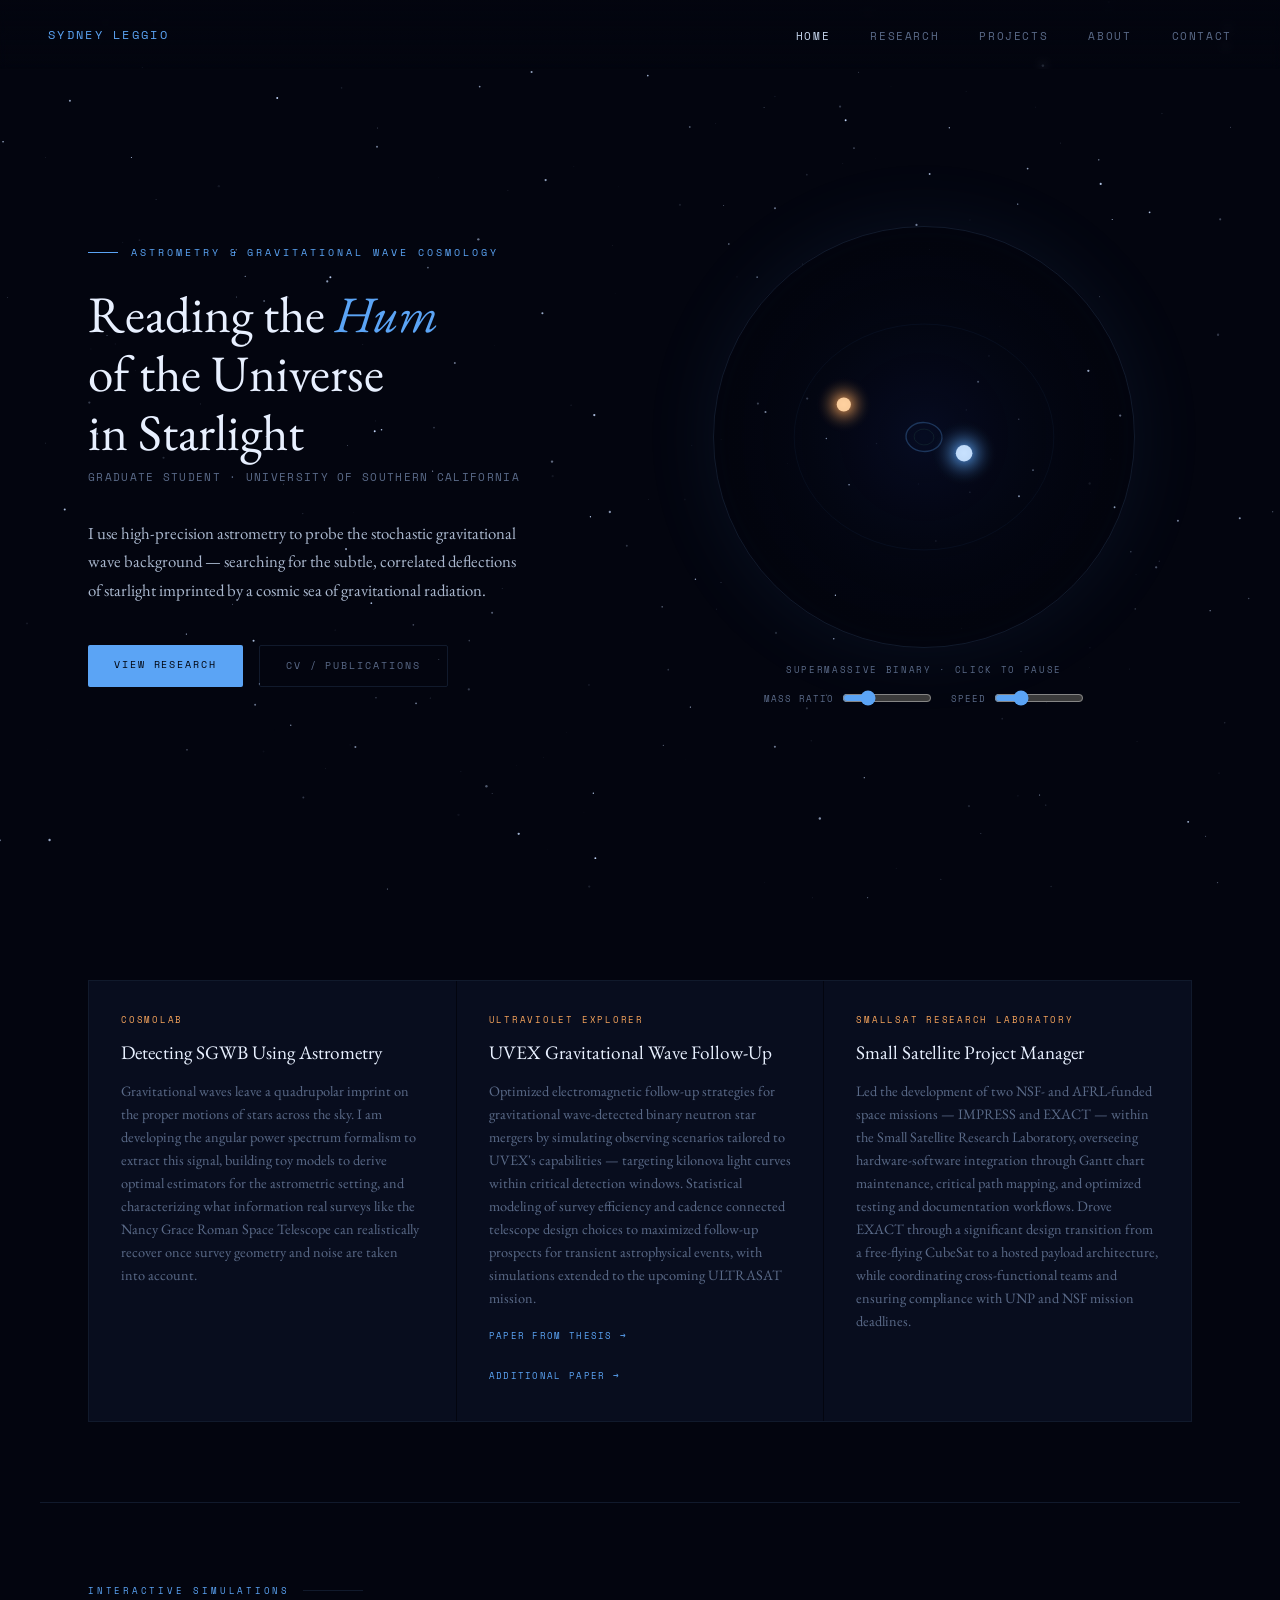
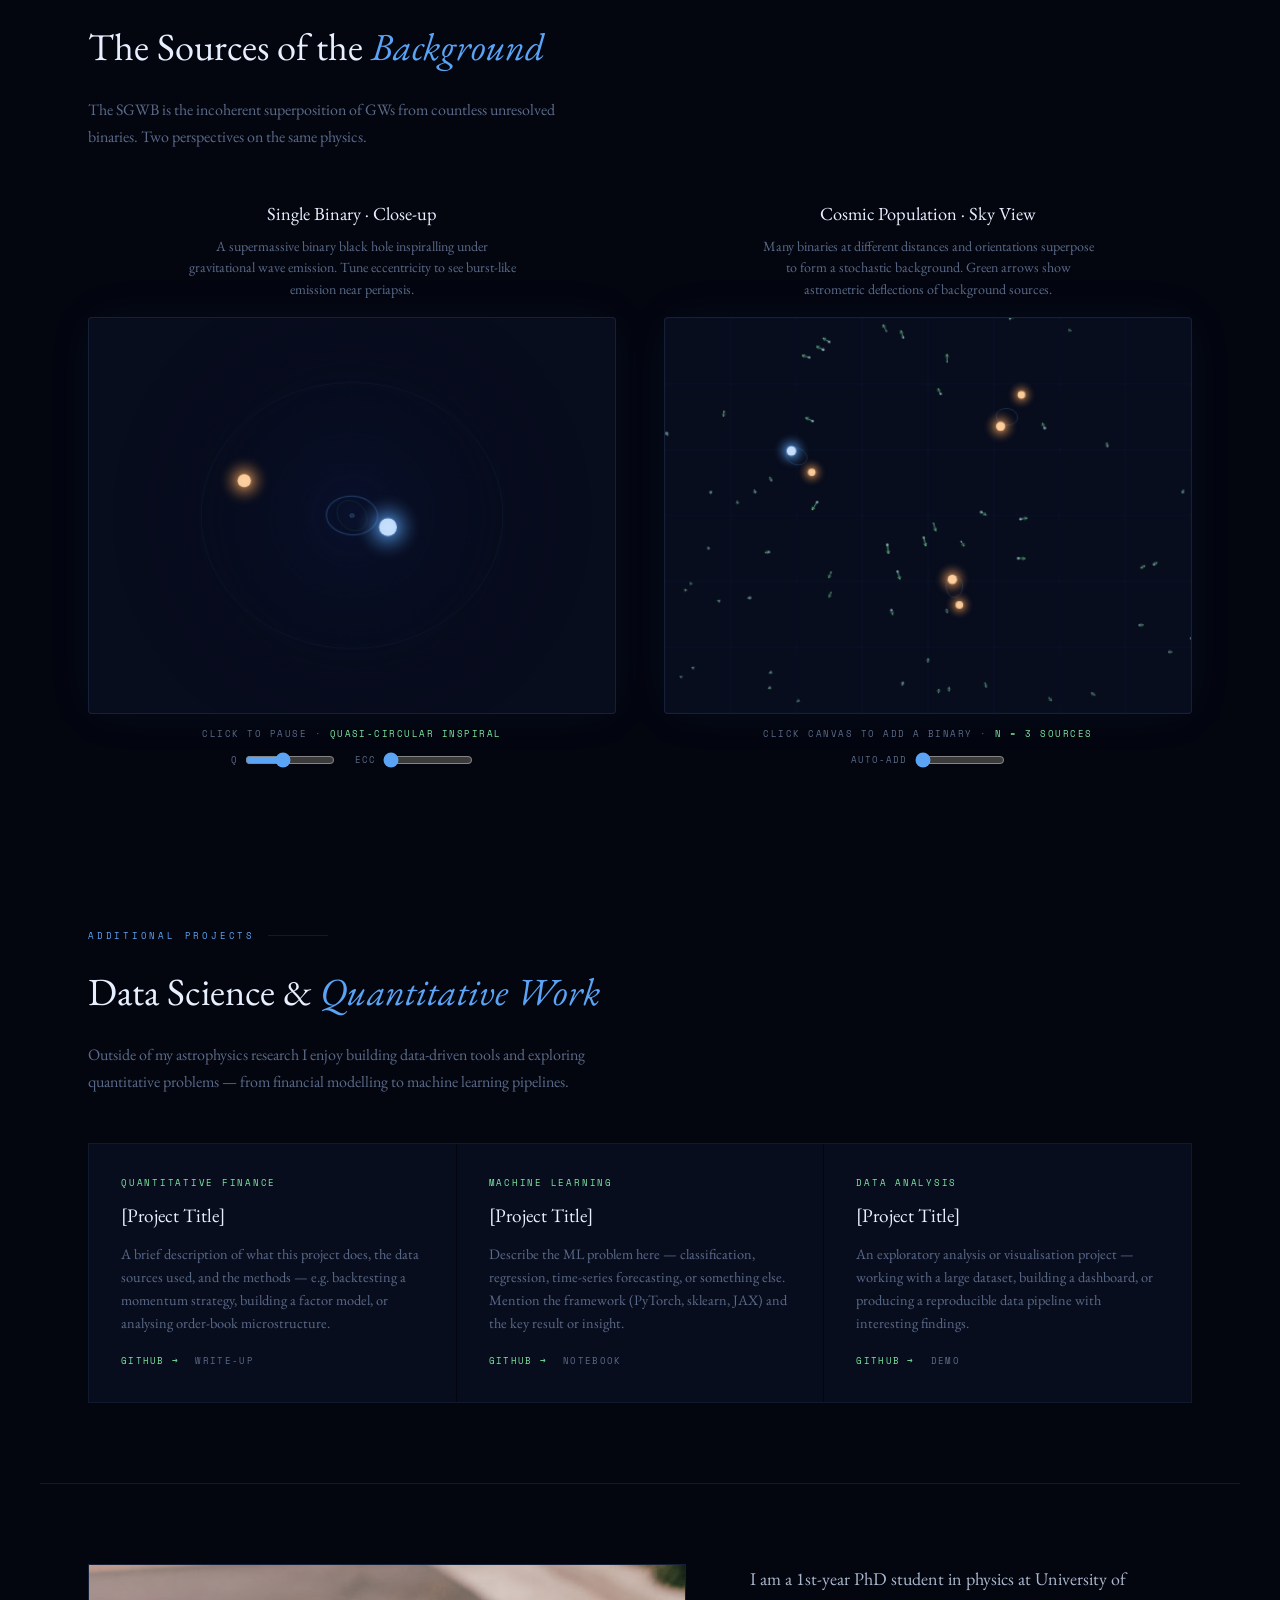
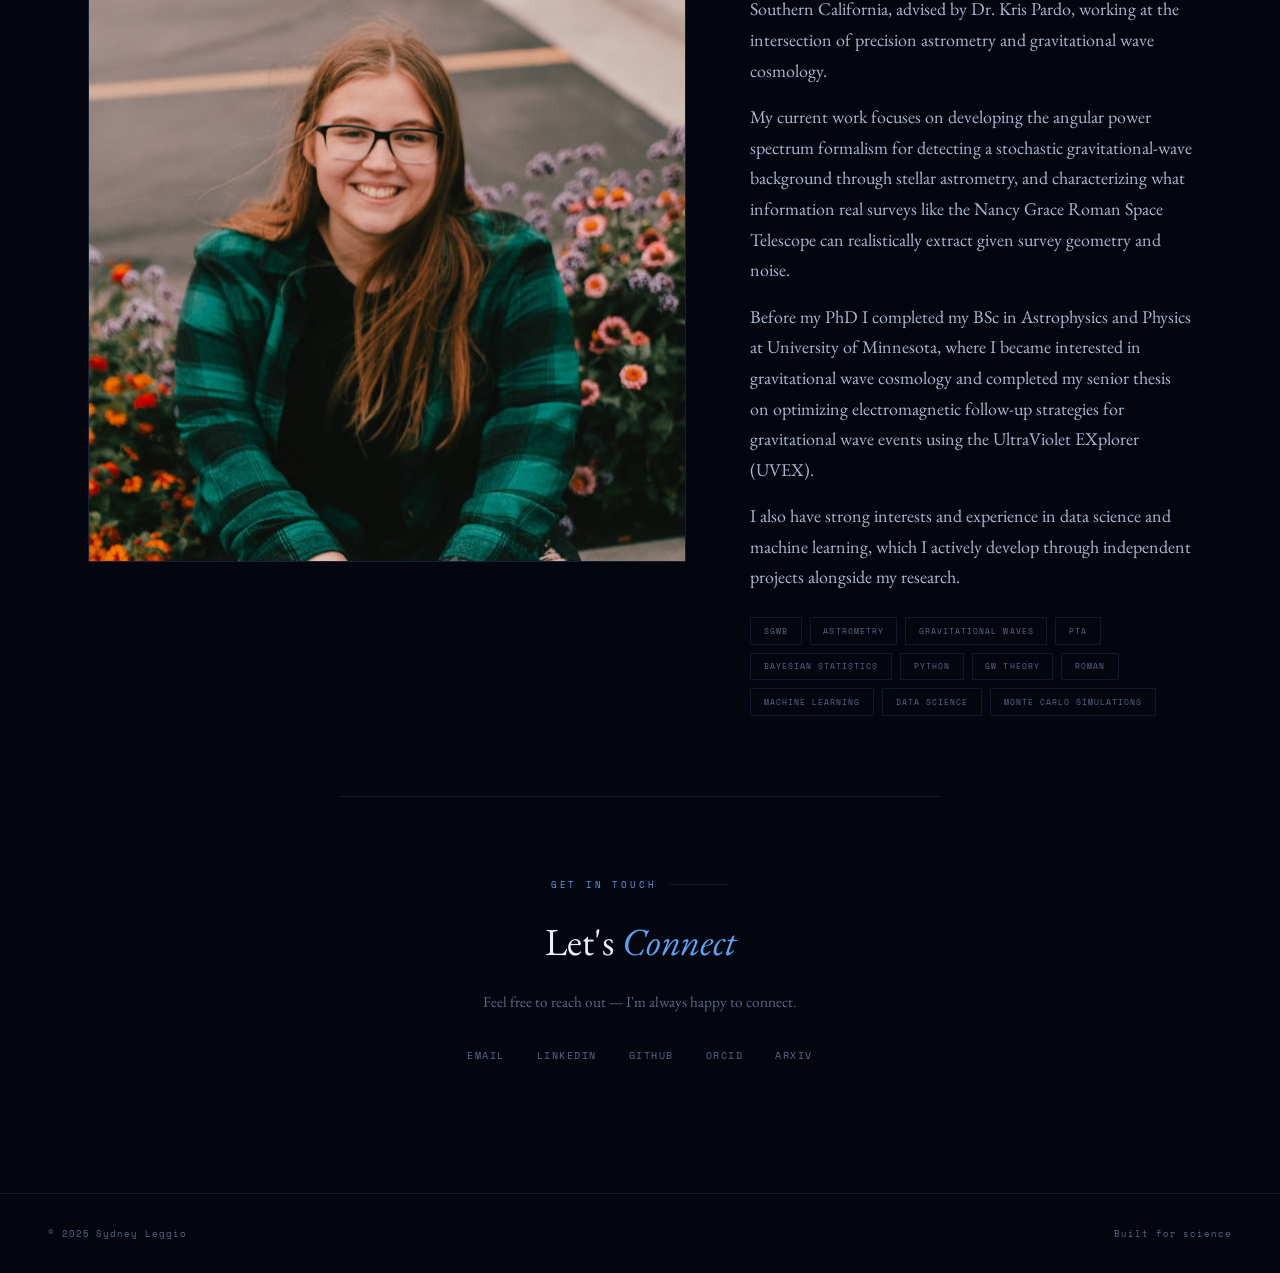
==== commit 2fd2e2ea: "Enhance UVEX research card with new link and line break Added a line break and an additional paper l" ====
--- a/index.html
+++ b/index.html
@@ -66,12 +66,12 @@
       <!-- <a href="paper1.pdf" class="card-link">PDF →</a> -->
     </div>
 
-
     <div class="research-card">
       <div class="card-tag">UltraViolet EXplorer</div>
       <div class="card-title">UVEX Gravitational Wave Follow-Up</div>
       <div class="card-desc">Optimized electromagnetic follow-up strategies for gravitational wave-detected binary neutron star mergers by simulating observing scenarios tailored to UVEX's capabilities — targeting kilonova light curves within critical detection windows. Statistical modeling of survey efficiency and cadence connected telescope design choices to maximized follow-up prospects for transient astrophysical events, with simulations extended to the upcoming ULTRASAT mission.</div>
       <a href="2501.14109v4.pdf" class="card-link">Paper from Thesis →</a>
+      <br>
       <a href="2502.17560v4.pdf" class="card-link">Additional Paper →</a>
     </div>
 
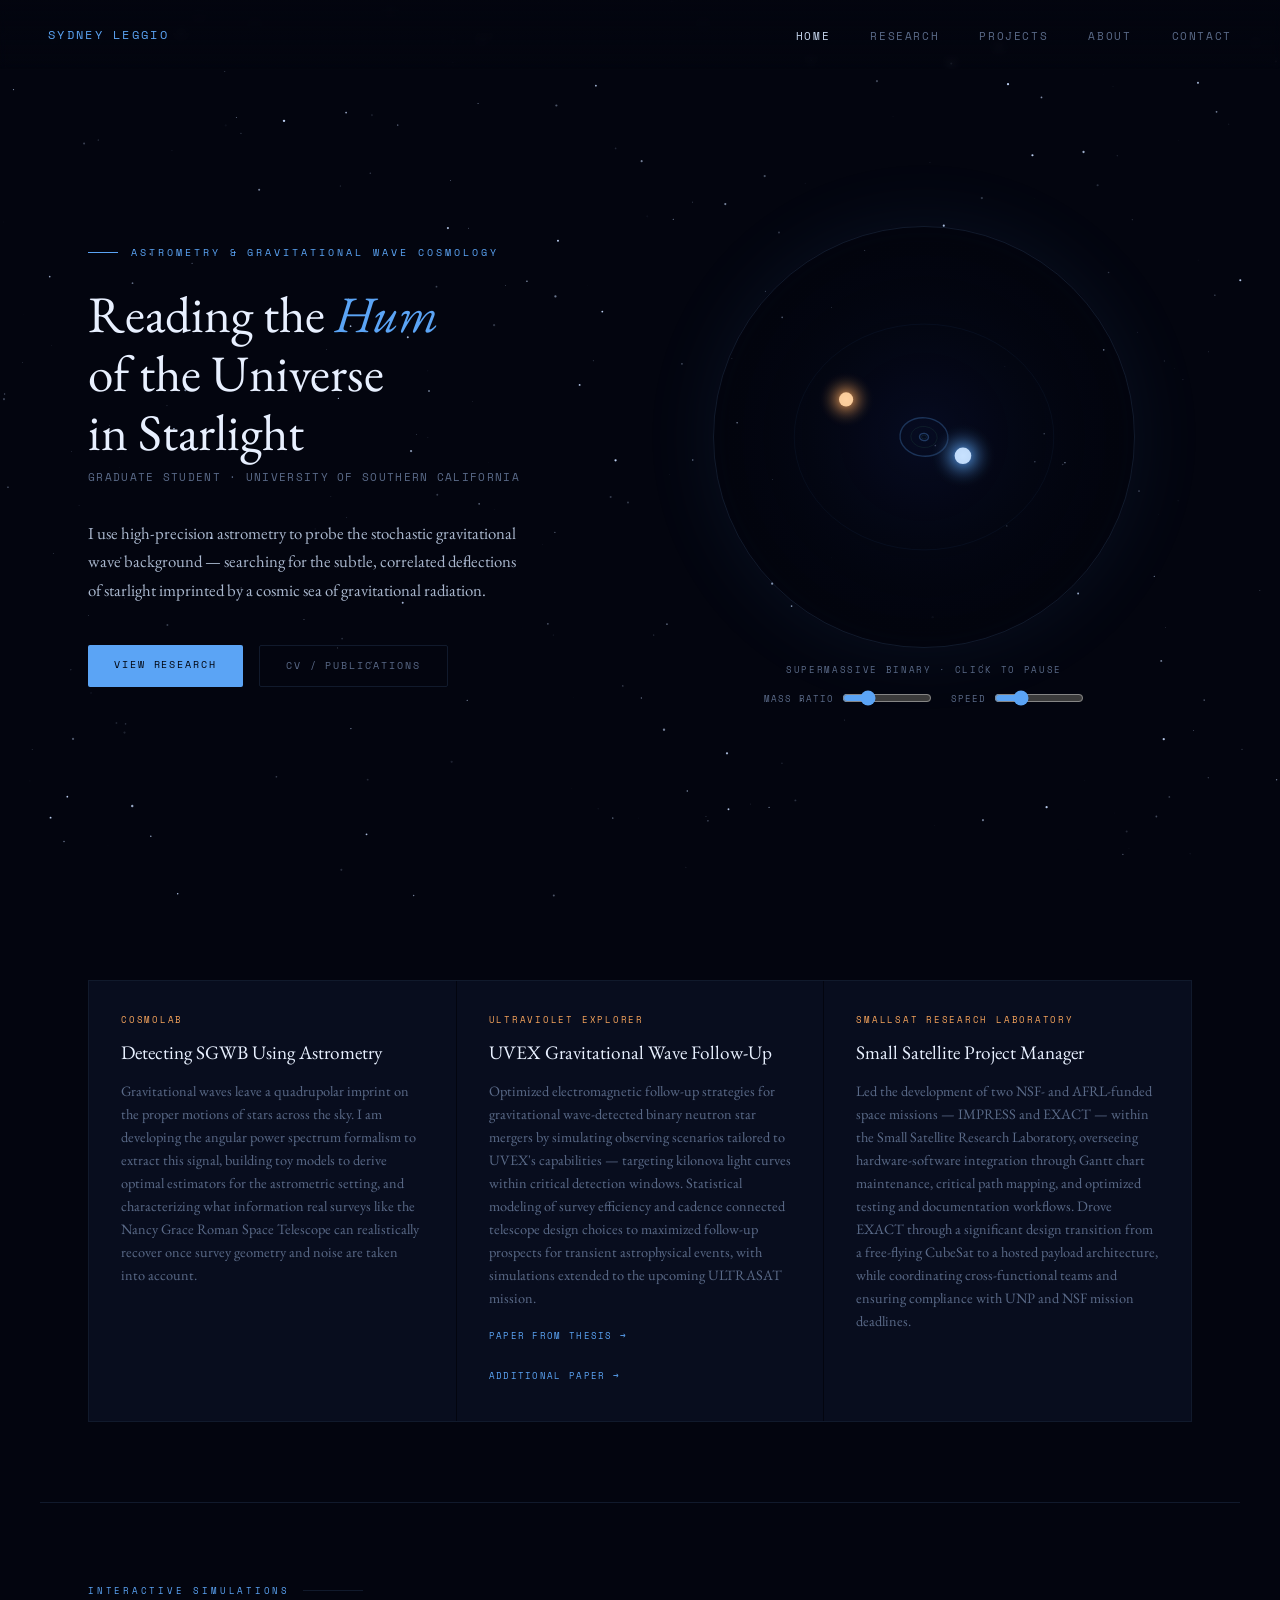
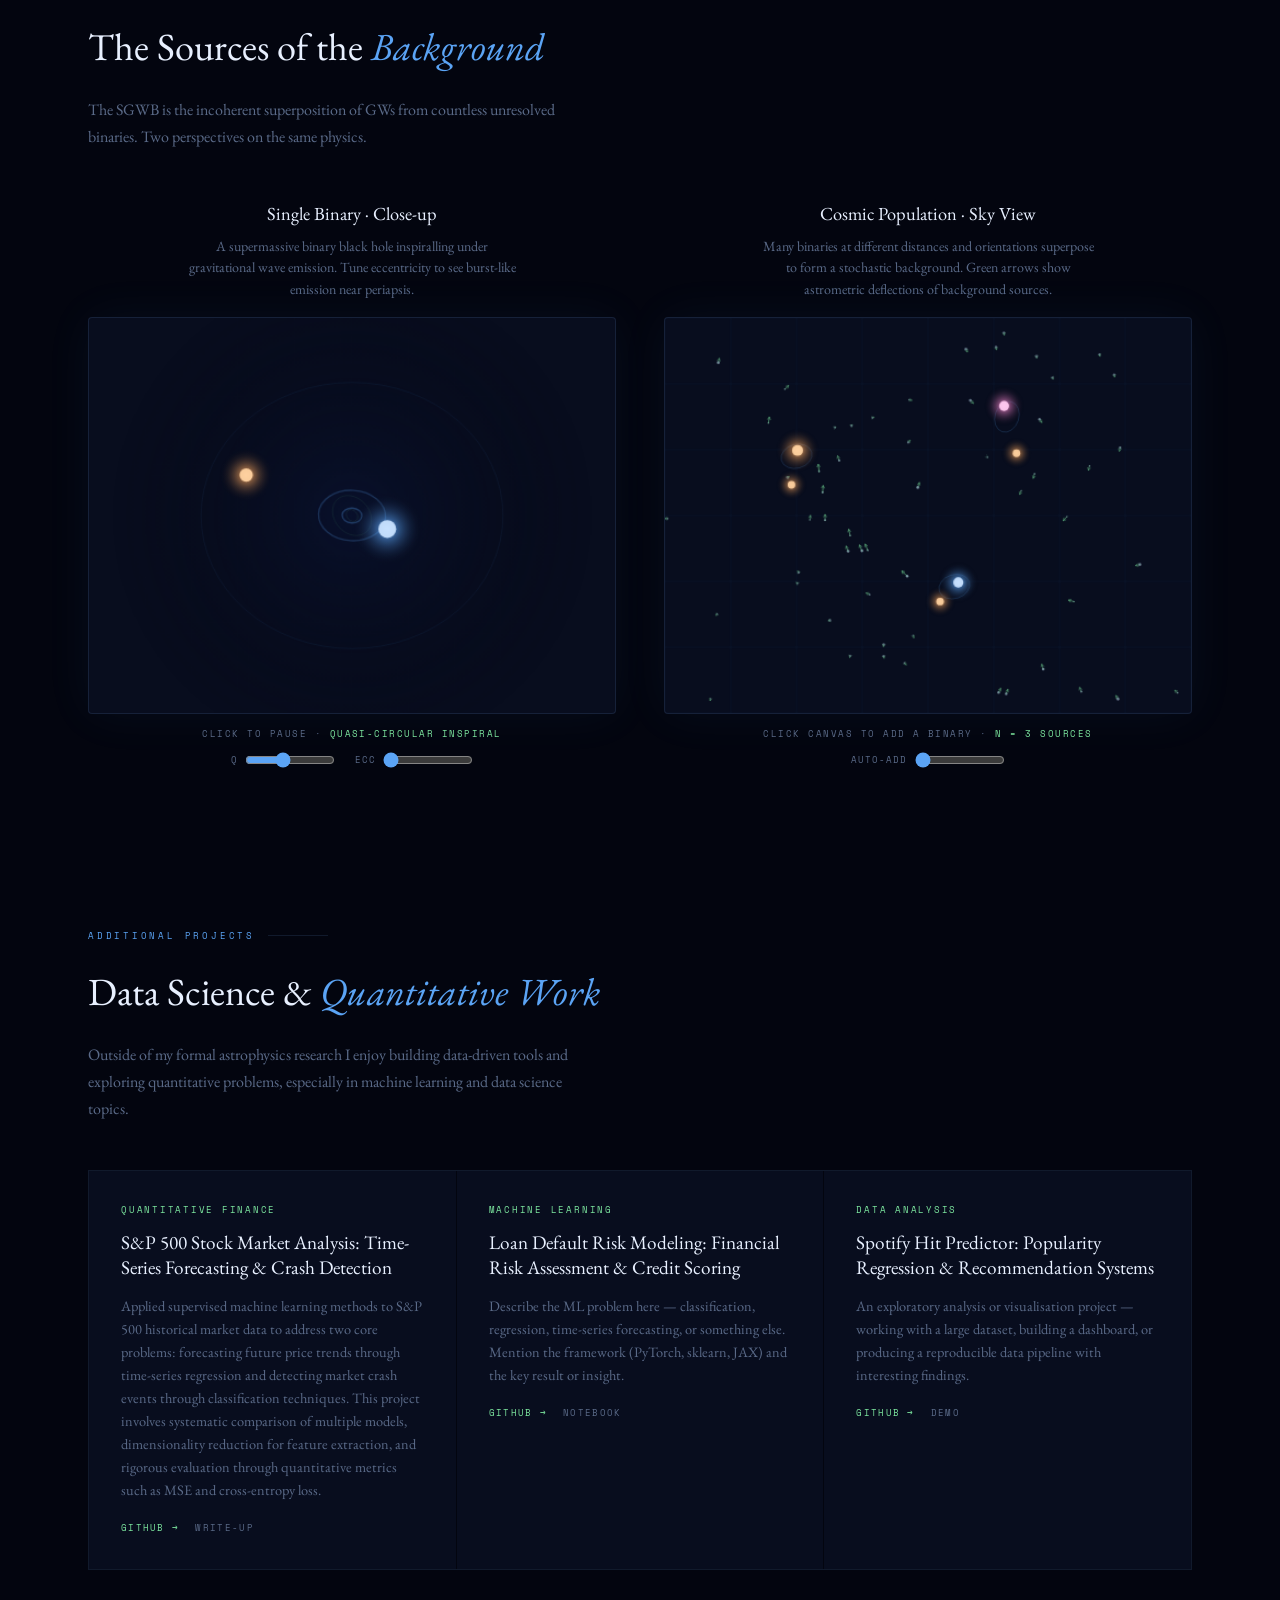
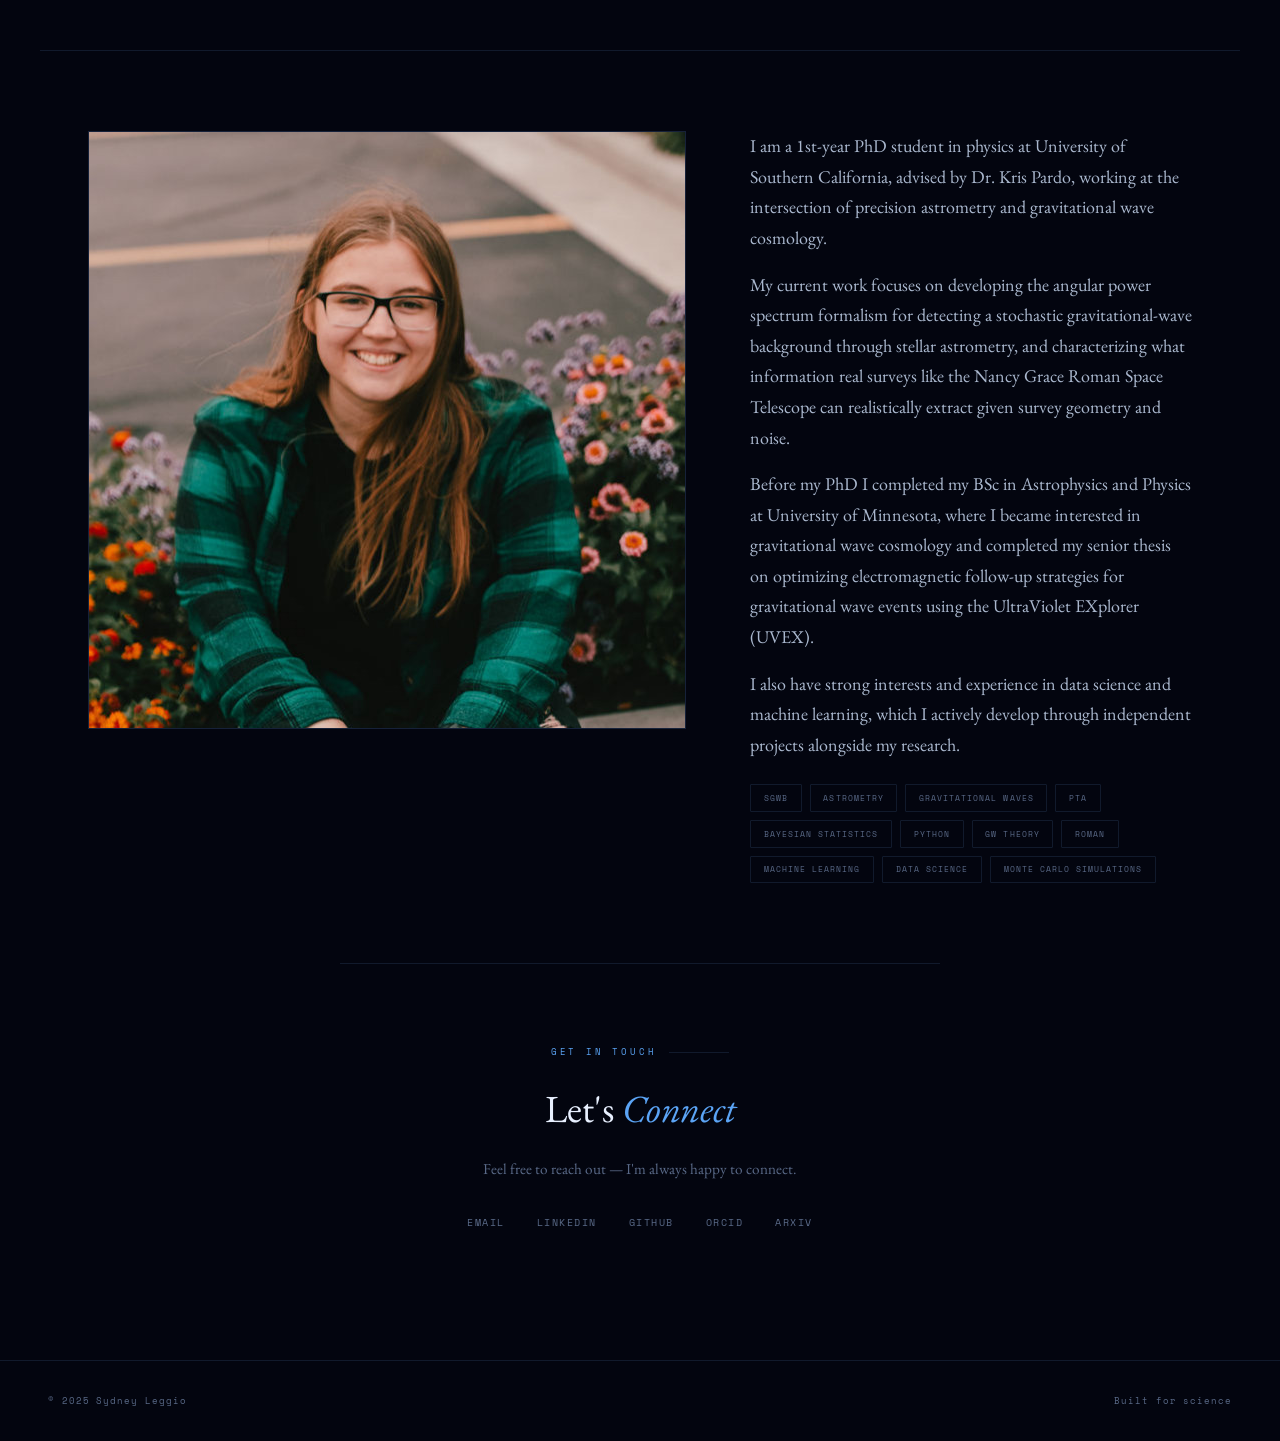
==== commit 6feb3aa7: "Refine project descriptions and titles in index.html Updated project descriptions and titles to prov" ====
--- a/index.html
+++ b/index.html
@@ -138,35 +138,38 @@
 <section id="projects">
   <div class="section-eyebrow">Additional Projects</div>
   <h2>Data Science &amp; <em>Quantitative Work</em></h2>
-  <p class="section-desc">Outside of my astrophysics research I enjoy building data-driven tools and exploring quantitative problems — from financial modelling to machine learning pipelines.</p>
+  <p class="section-desc">Outside of my formal astrophysics research I enjoy building data-driven tools and exploring quantitative problems, especially in machine learning and data science topics.</p>
   <div class="projects-grid">
     <div class="project-card">
       <div class="project-tag">Quantitative Finance</div>
-      <div class="card-title">[Project Title]</div>
-      <div class="card-desc">A brief description of what this project does, the data sources used, and the methods — e.g. backtesting a momentum strategy, building a factor model, or analysing order-book microstructure.</div>
+      <div class="card-title">S&P 500 Stock Market Analysis: Time-Series Forecasting &amp; Crash Detection </div>
+      <div class="card-desc">Applied supervised machine learning methods to S&P 500 historical market data to address two core problems: forecasting future price trends through time-series regression and detecting market crash events through classification techniques. This project involves systematic comparison of multiple models, dimensionality reduction for feature extraction, and rigorous evaluation through quantitative metrics such as MSE and cross-entropy loss.</div>
       <div class="project-links">
         <a href="#" class="project-link">GitHub →</a>
         <a href="#" class="project-link secondary">Write-up</a>
       </div>
     </div>
+
     <div class="project-card">
       <div class="project-tag">Machine Learning</div>
-      <div class="card-title">[Project Title]</div>
+      <div class="card-title">Loan Default Risk Modeling: Financial Risk Assessment &amp; Credit Scoring</div>
       <div class="card-desc">Describe the ML problem here — classification, regression, time-series forecasting, or something else. Mention the framework (PyTorch, sklearn, JAX) and the key result or insight.</div>
       <div class="project-links">
         <a href="#" class="project-link">GitHub →</a>
         <a href="#" class="project-link secondary">Notebook</a>
       </div>
     </div>
+
     <div class="project-card">
       <div class="project-tag">Data Analysis</div>
-      <div class="card-title">[Project Title]</div>
+      <div class="card-title">Spotify Hit Predictor: Popularity Regression &amp; Recommendation Systems</div>
       <div class="card-desc">An exploratory analysis or visualisation project — working with a large dataset, building a dashboard, or producing a reproducible data pipeline with interesting findings.</div>
       <div class="project-links">
         <a href="#" class="project-link">GitHub →</a>
         <a href="#" class="project-link secondary">Demo</a>
       </div>
     </div>
+
   </div>
 </section>
 
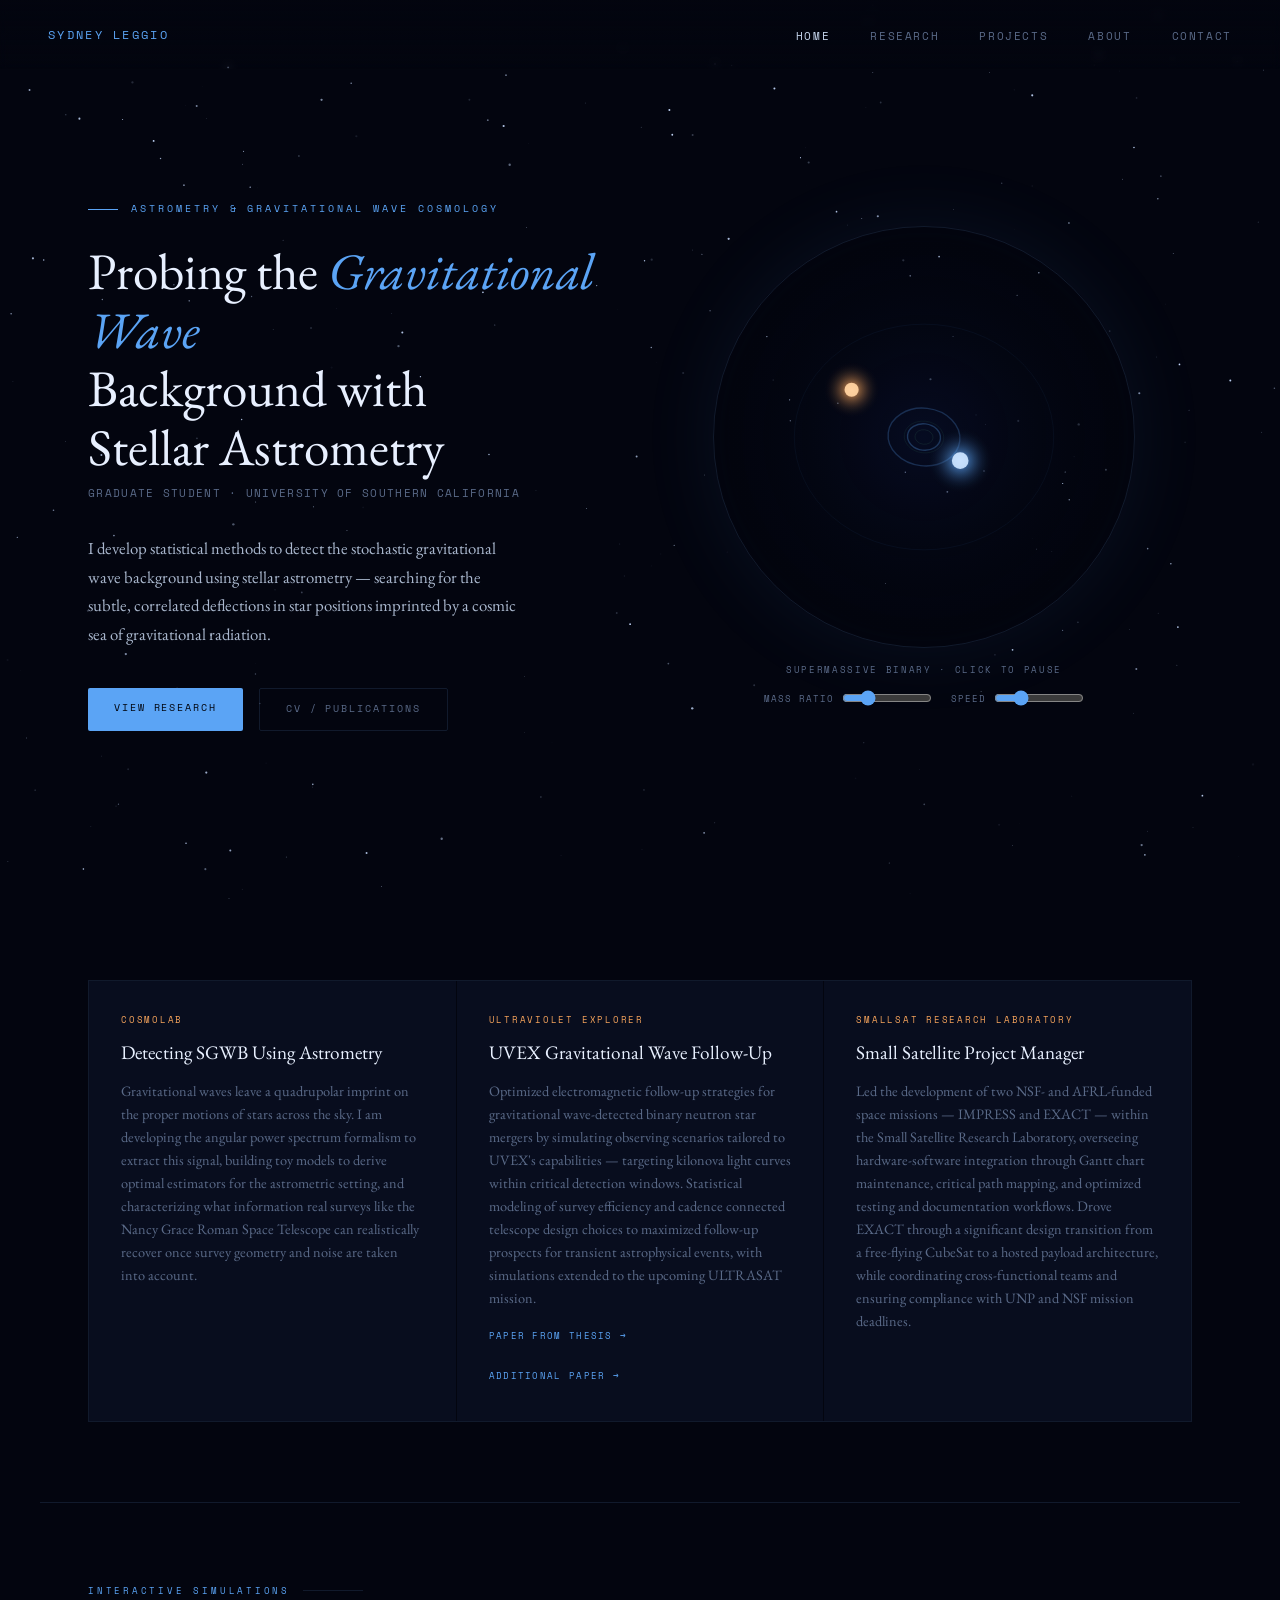
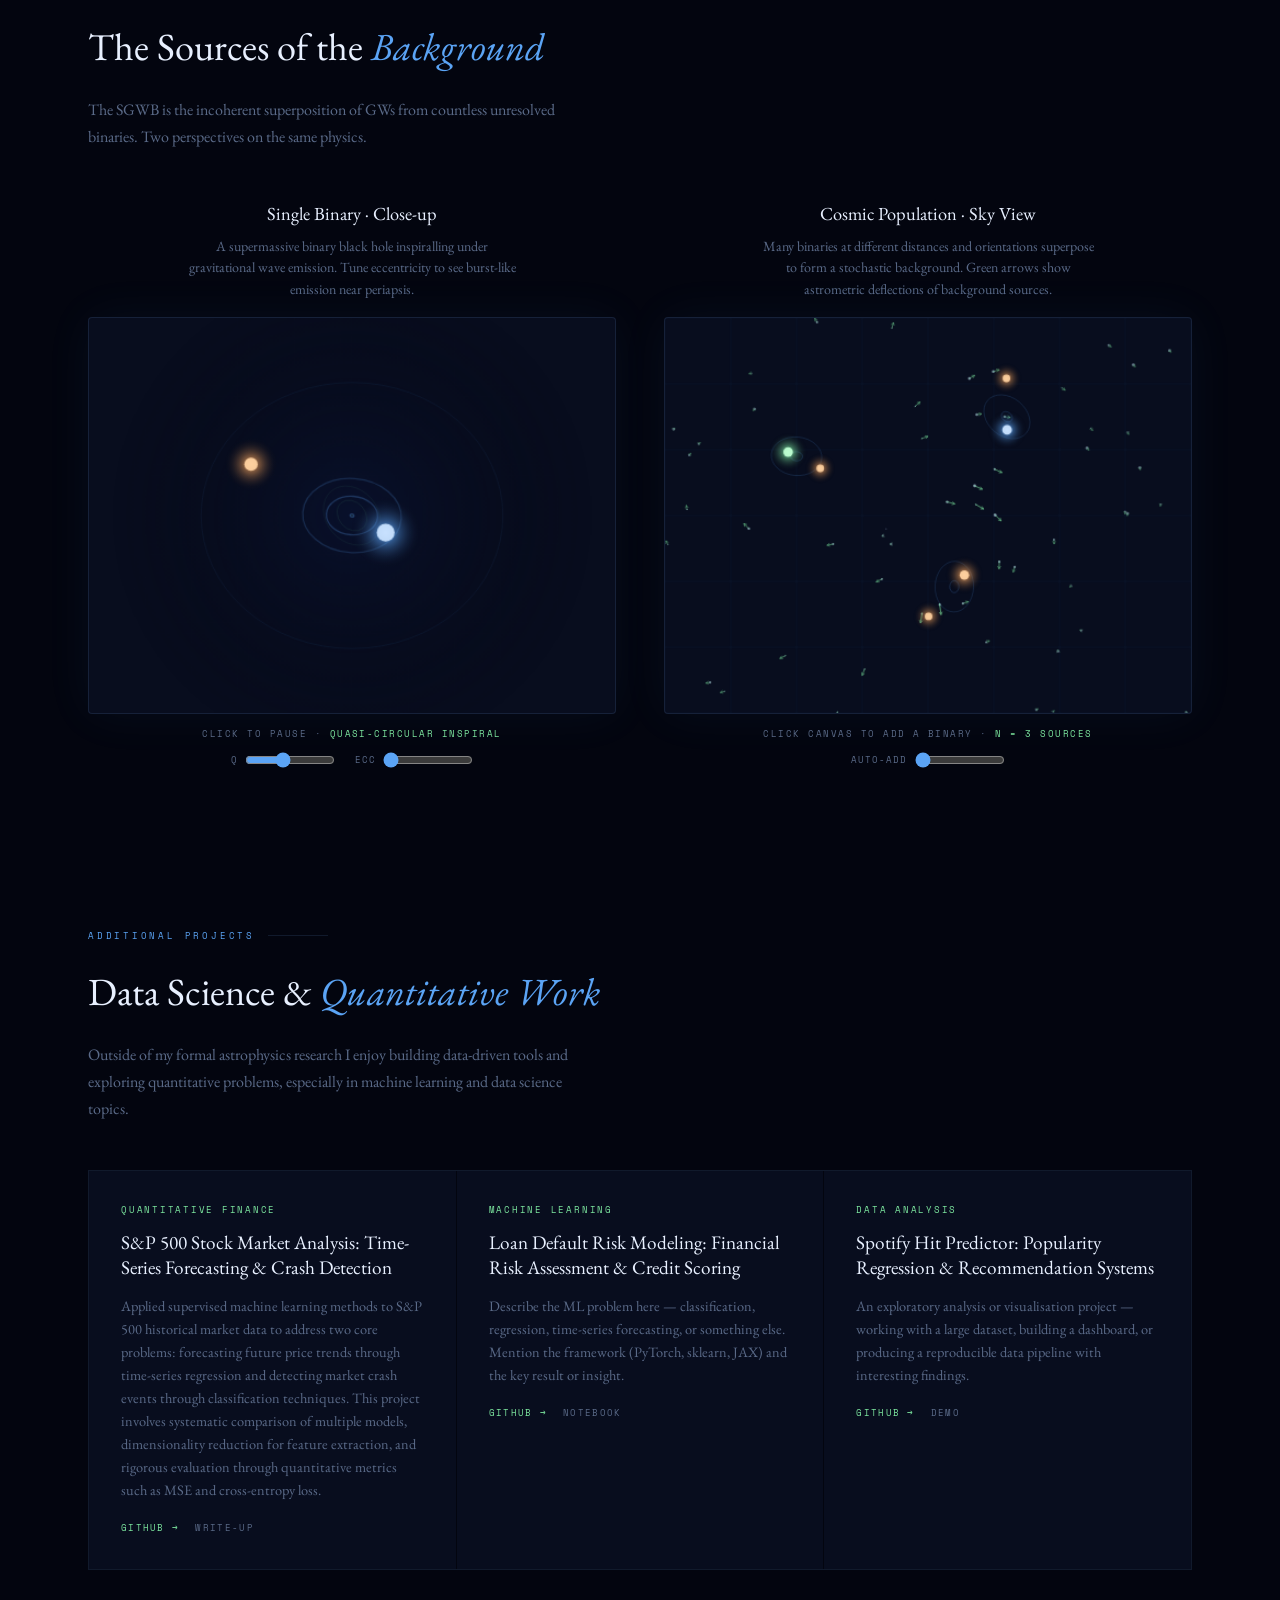
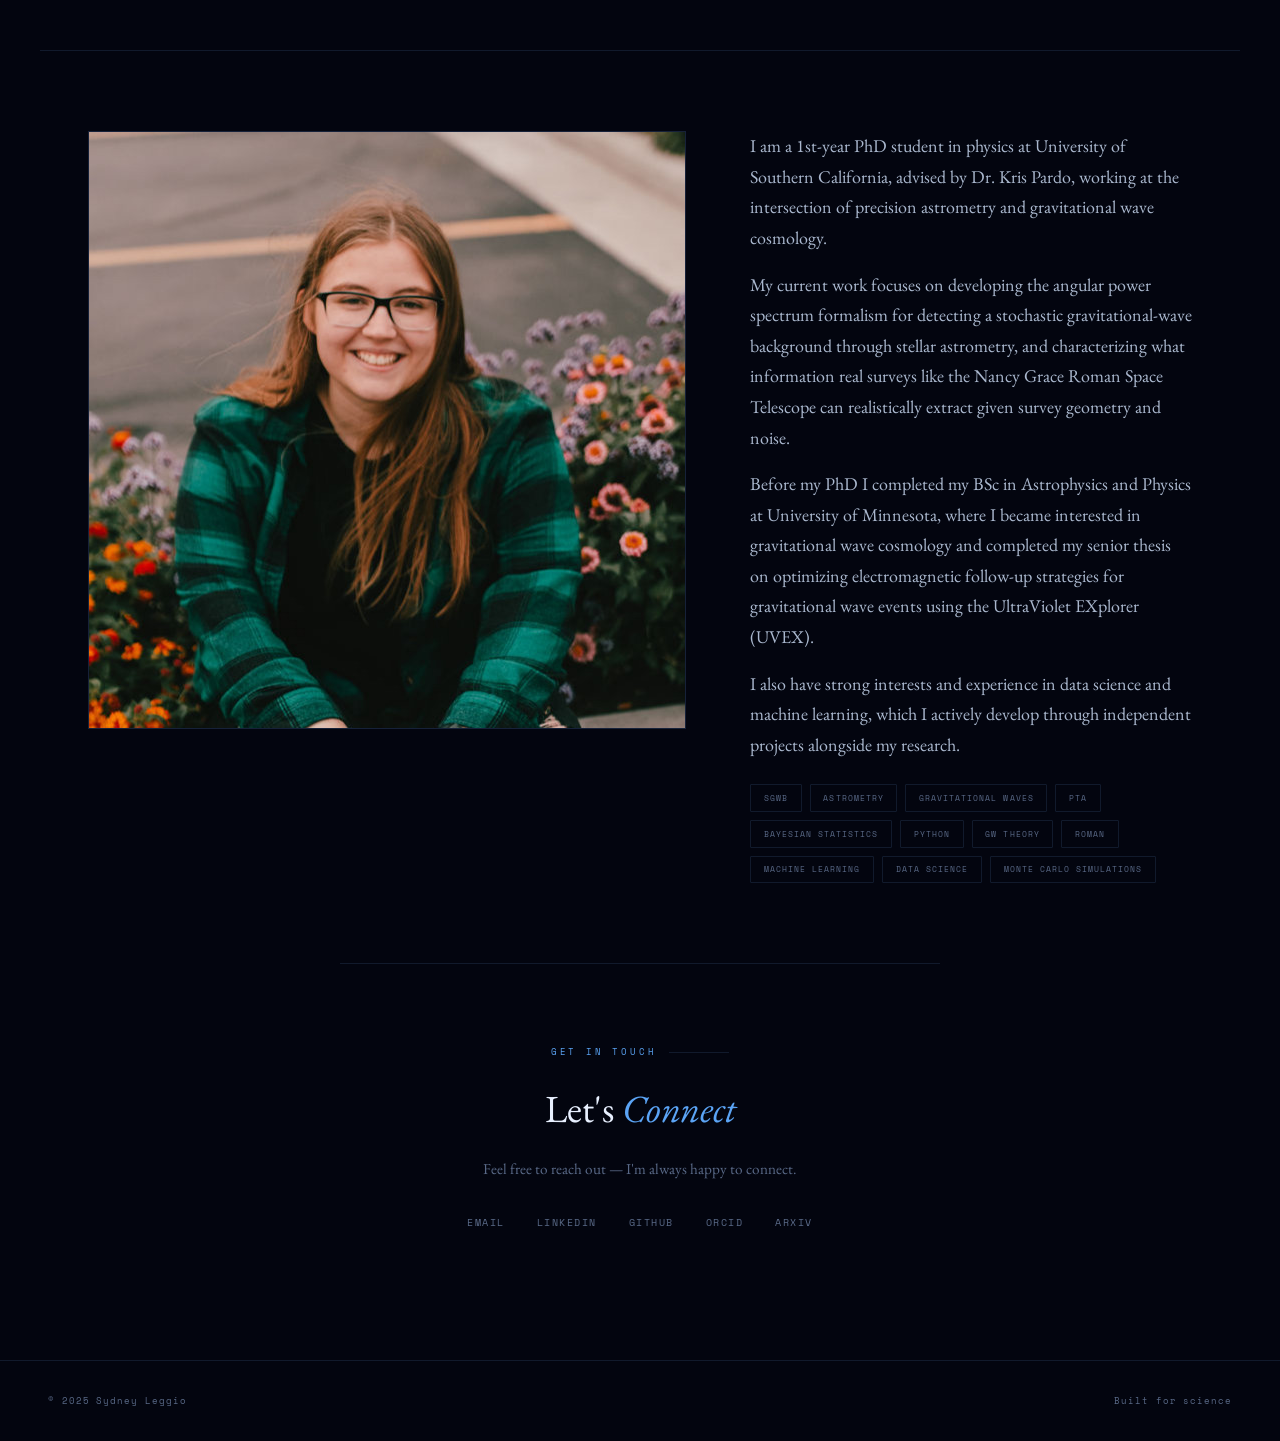
==== commit 166185ff: "Revise hero text for research emphasis Updated the hero section to reflect new research focus and me" ====
--- a/index.html
+++ b/index.html
@@ -28,10 +28,10 @@
 <section id="hero">
   <div class="hero-text">
     <div class="hero-eyebrow">Astrometry &amp; Gravitational Wave Cosmology</div>
-    <h1>Reading the <em>Hum</em><br>of the Universe<br>in Starlight</h1>
+    <h1>Probing the <em>Gravitational Wave</em><br>Background with<br>Stellar Astrometry</h1>
     <p class="hero-sub">Graduate Student · University of Southern California</p>
     <p class="hero-desc">
-      I use high-precision astrometry to probe the stochastic gravitational wave background — searching for the subtle, correlated deflections of starlight imprinted by a cosmic sea of gravitational radiation.
+    I develop statistical methods to detect the stochastic gravitational wave background using stellar astrometry — searching for the subtle, correlated deflections in star positions imprinted by a cosmic sea of gravitational radiation.
     </p>
     <div class="hero-cta">
       <a href="research.html" class="btn btn-primary">View Research</a>
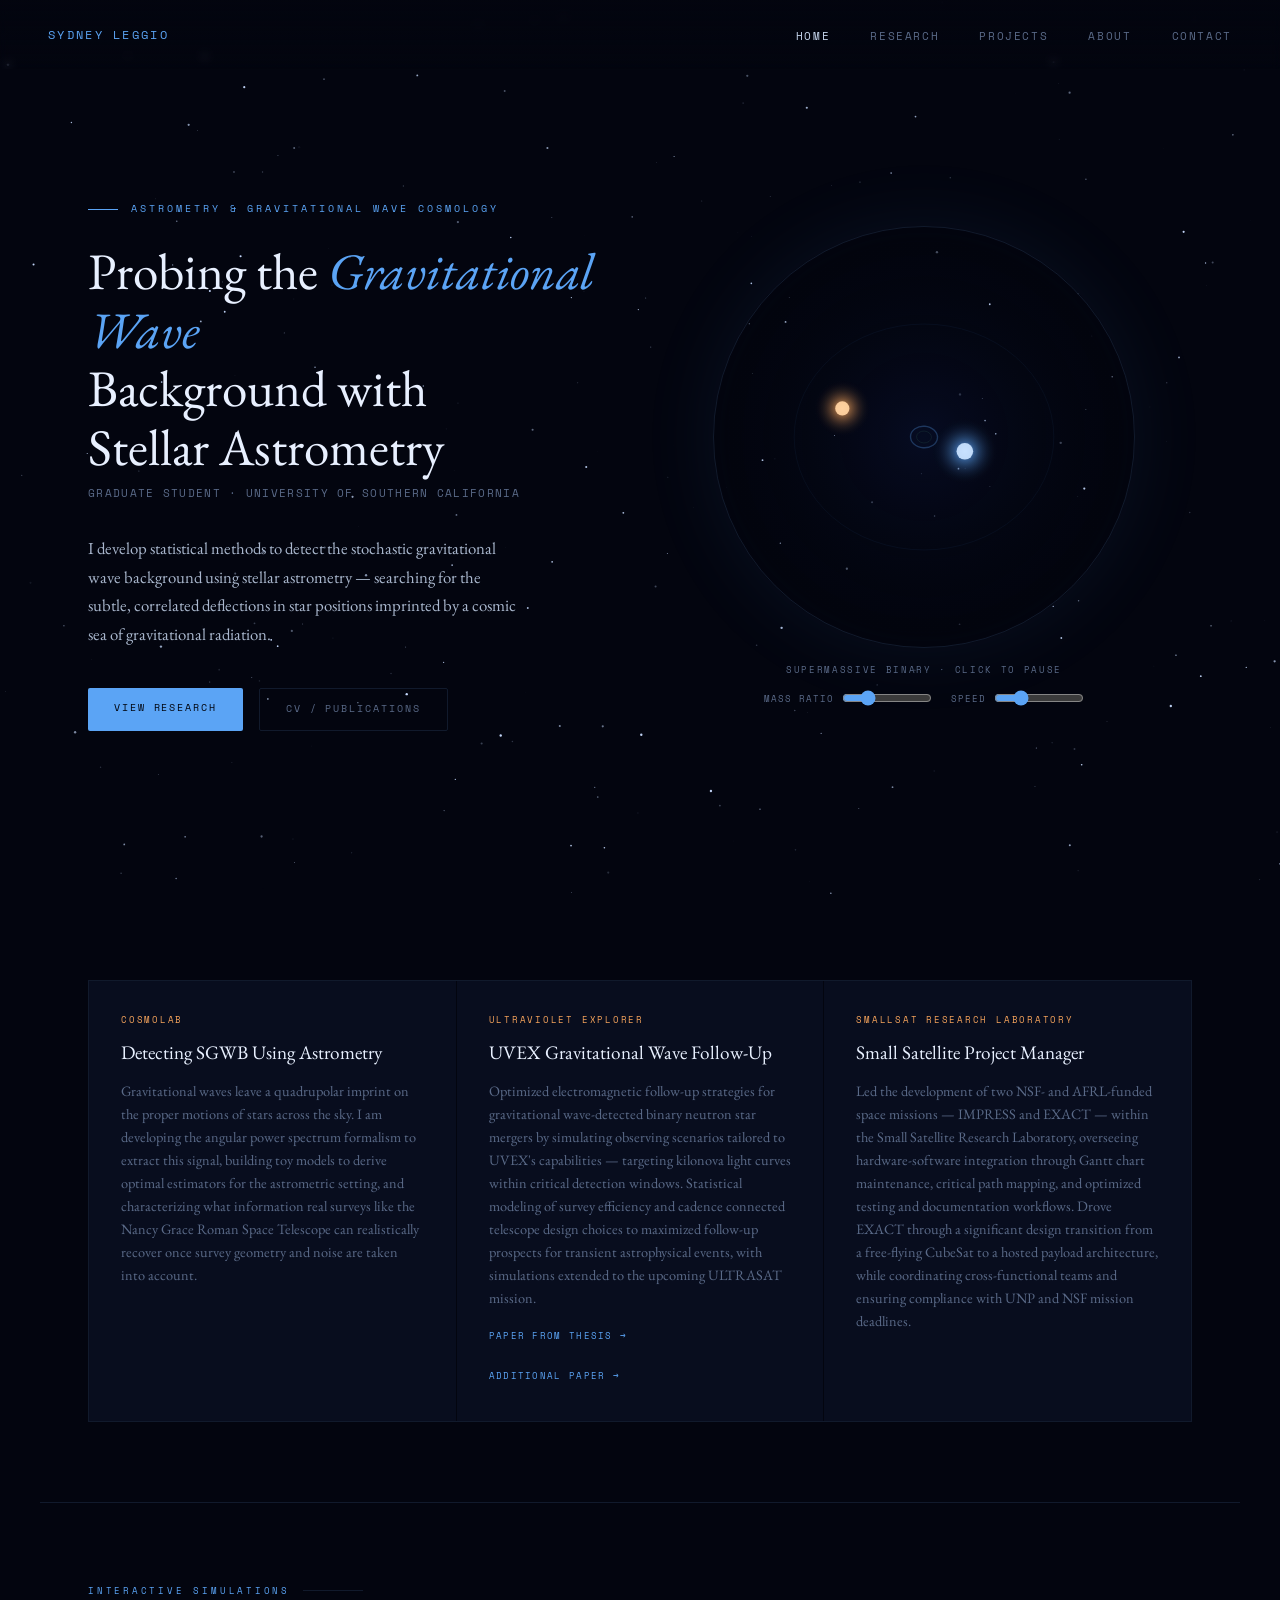
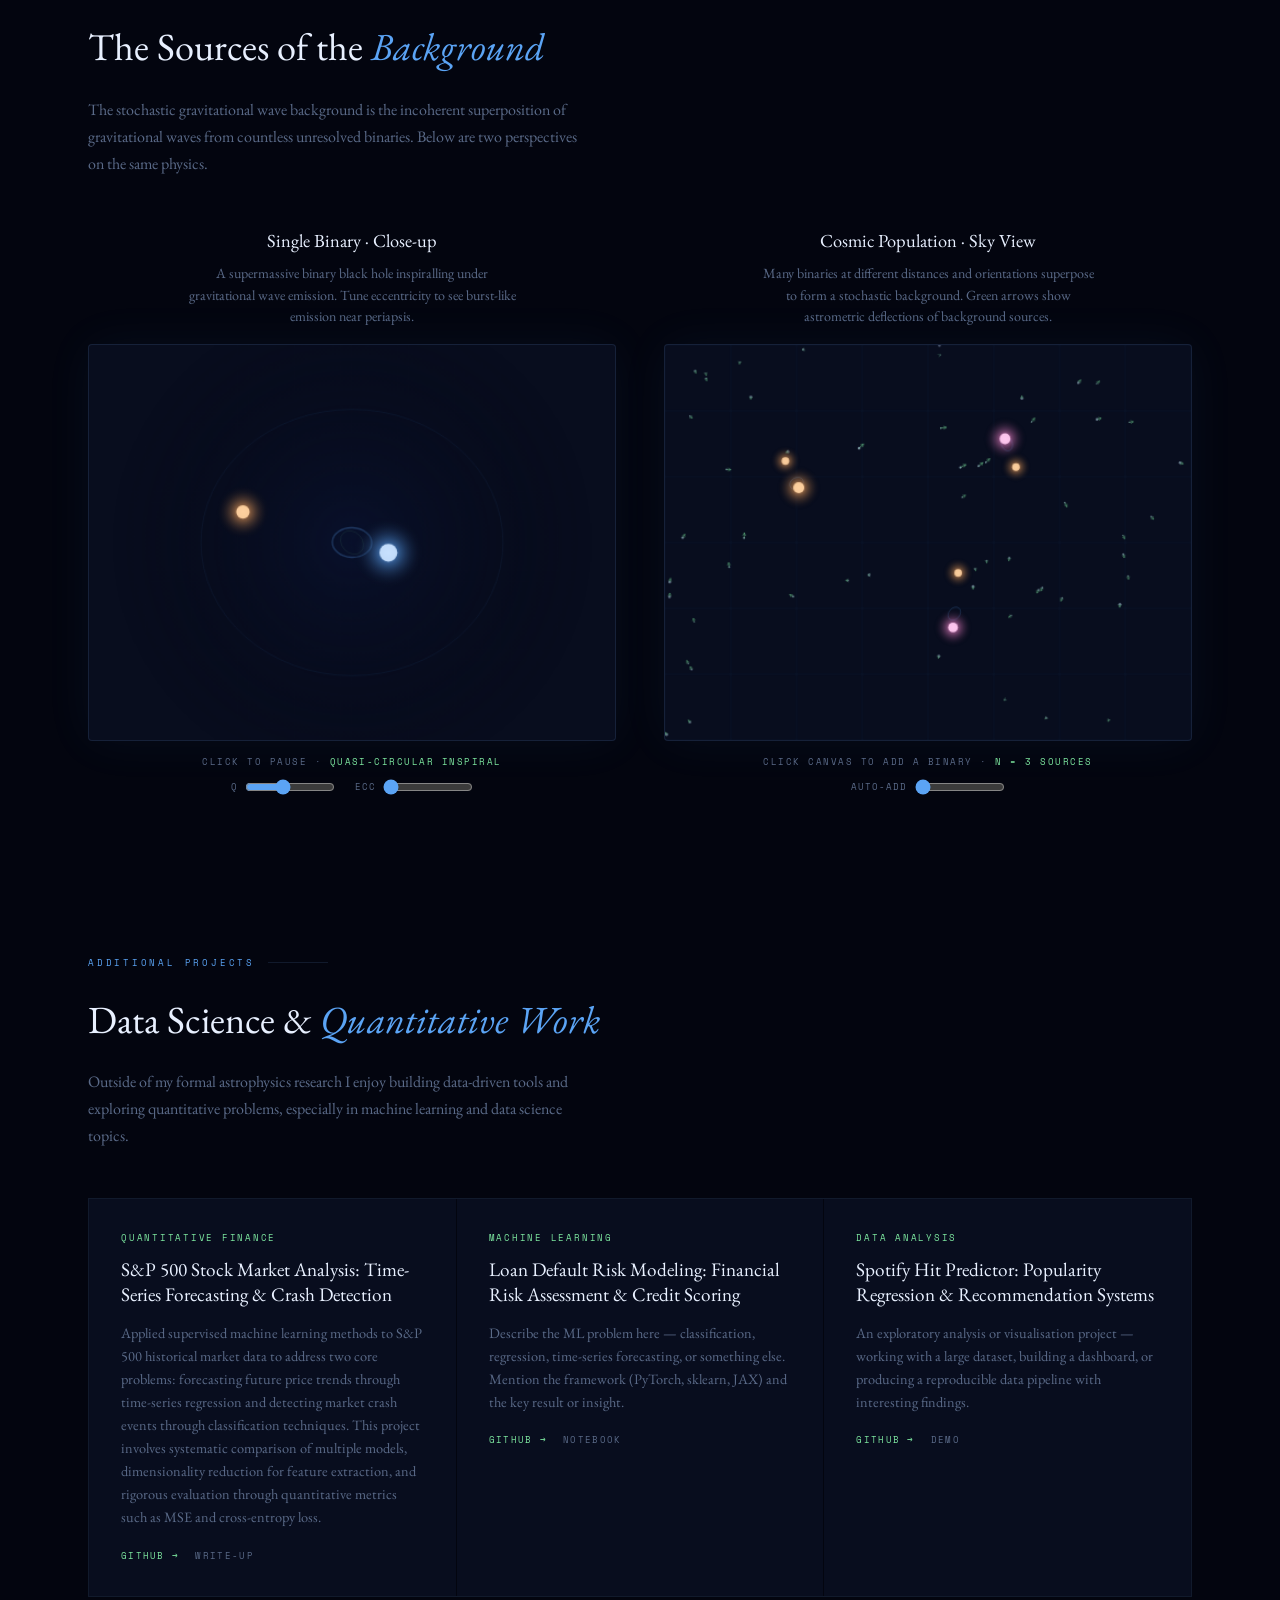
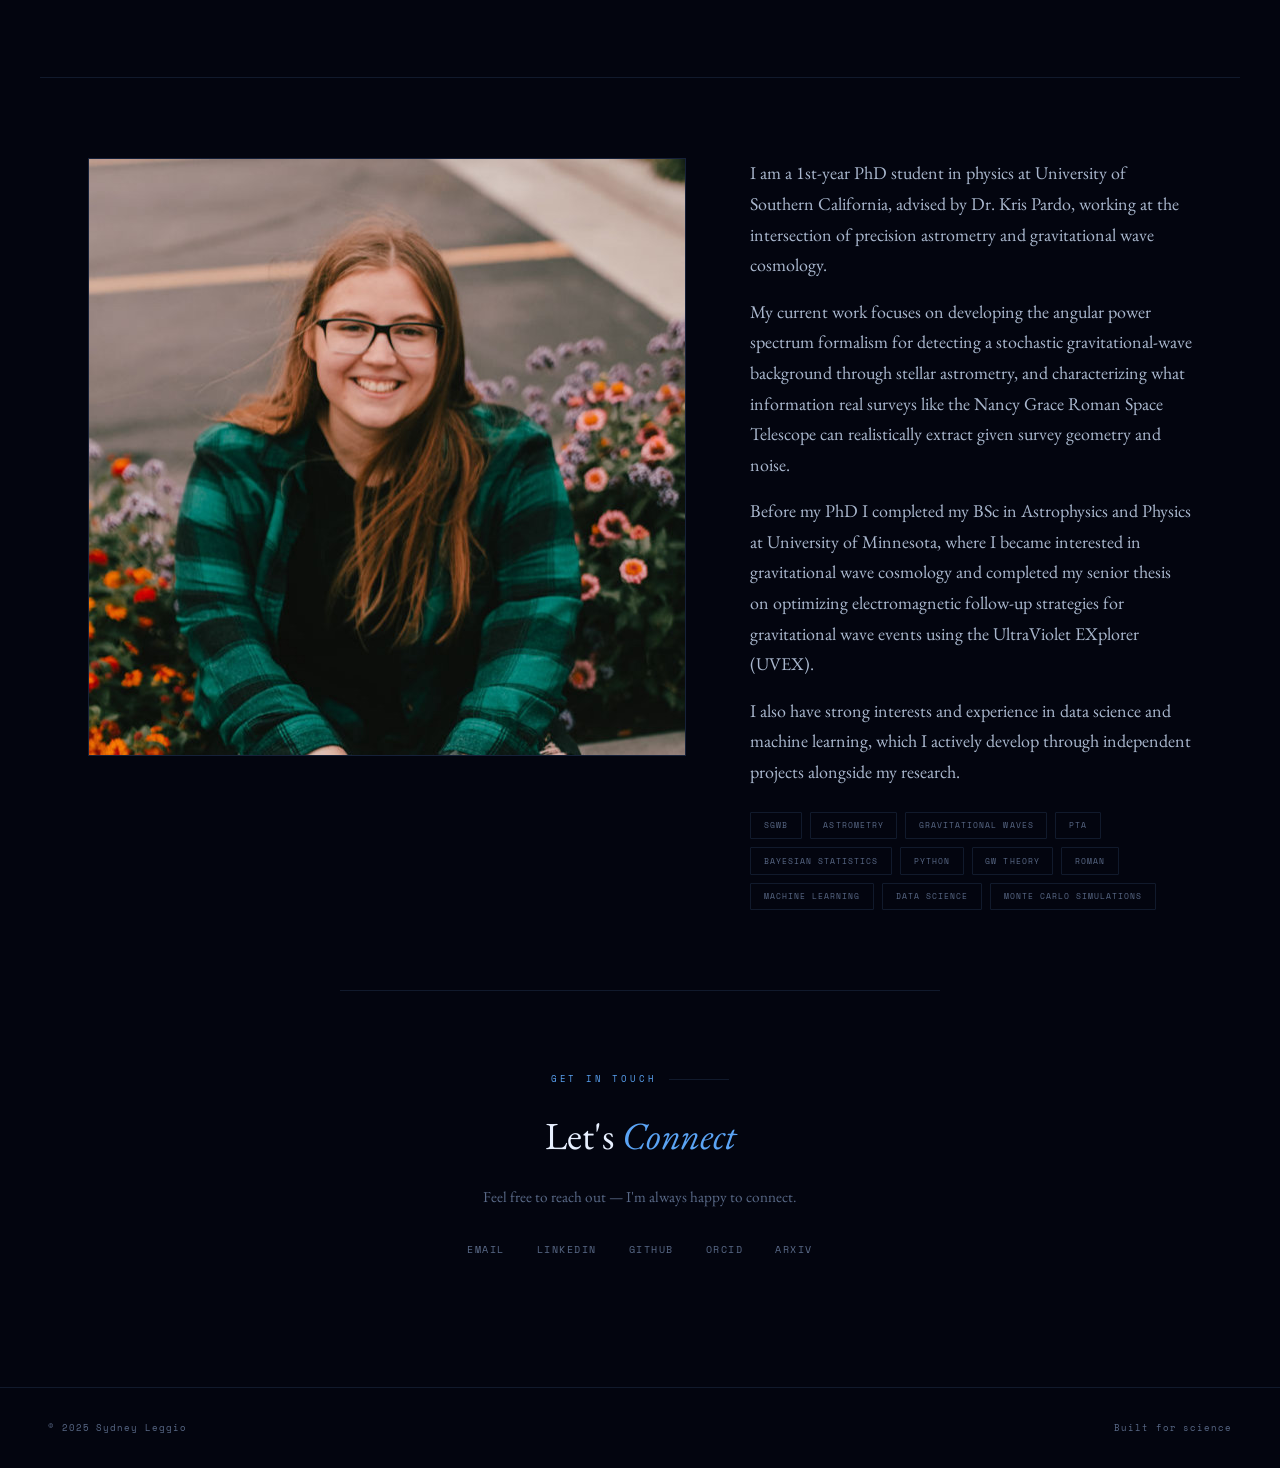
==== commit ac3213d4: "Update description of stochastic gravitational wave background" ====
--- a/index.html
+++ b/index.html
@@ -97,7 +97,7 @@
 <section id="binaries">
   <div class="section-eyebrow">Interactive simulations</div>
   <h2>The Sources of the <em>Background</em></h2>
-  <p class="section-desc">The SGWB is the incoherent superposition of GWs from countless unresolved binaries. Two perspectives on the same physics.</p>
+  <p class="section-desc">The stochastic gravitational wave background is the incoherent superposition of gravitational waves from countless unresolved binaries. Below are two perspectives on the same physics.</p>
 
   <div class="binary-duo">
     <!-- Panel A: Close-up eccentric inspiral -->
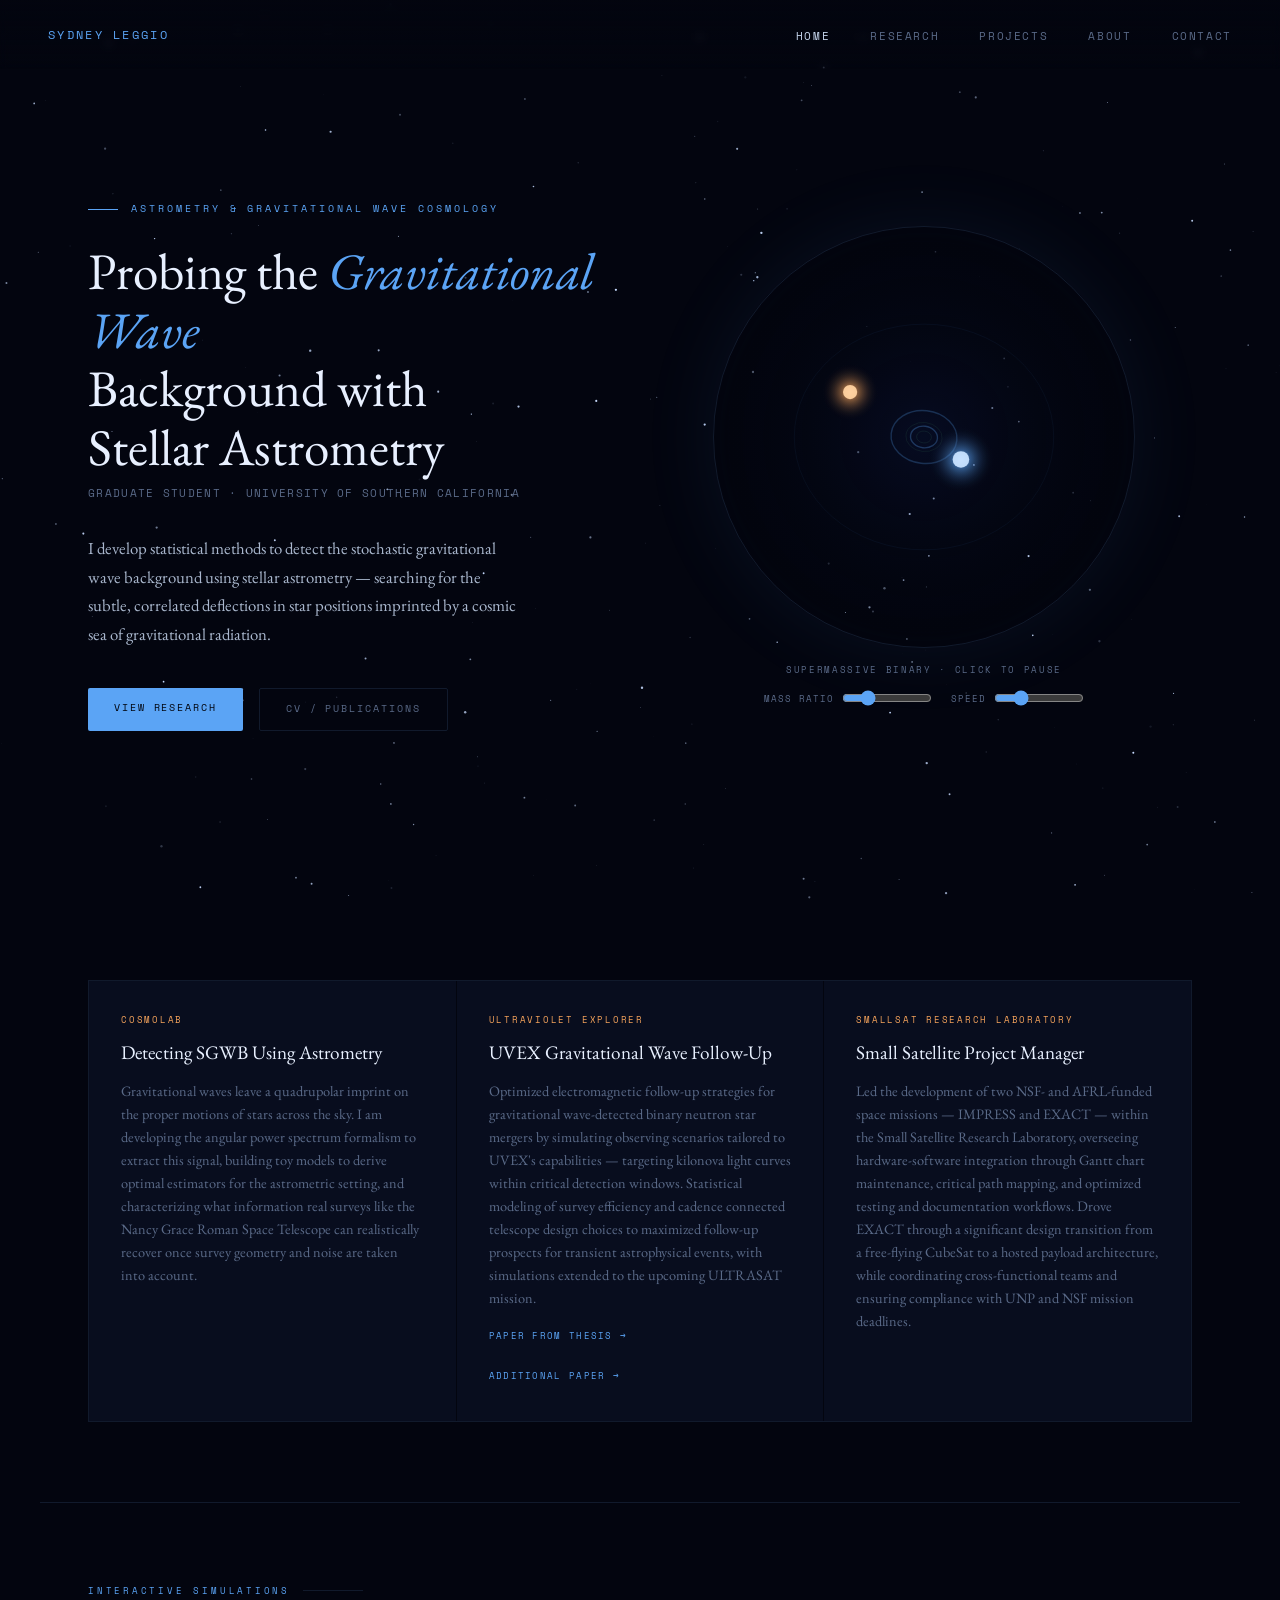
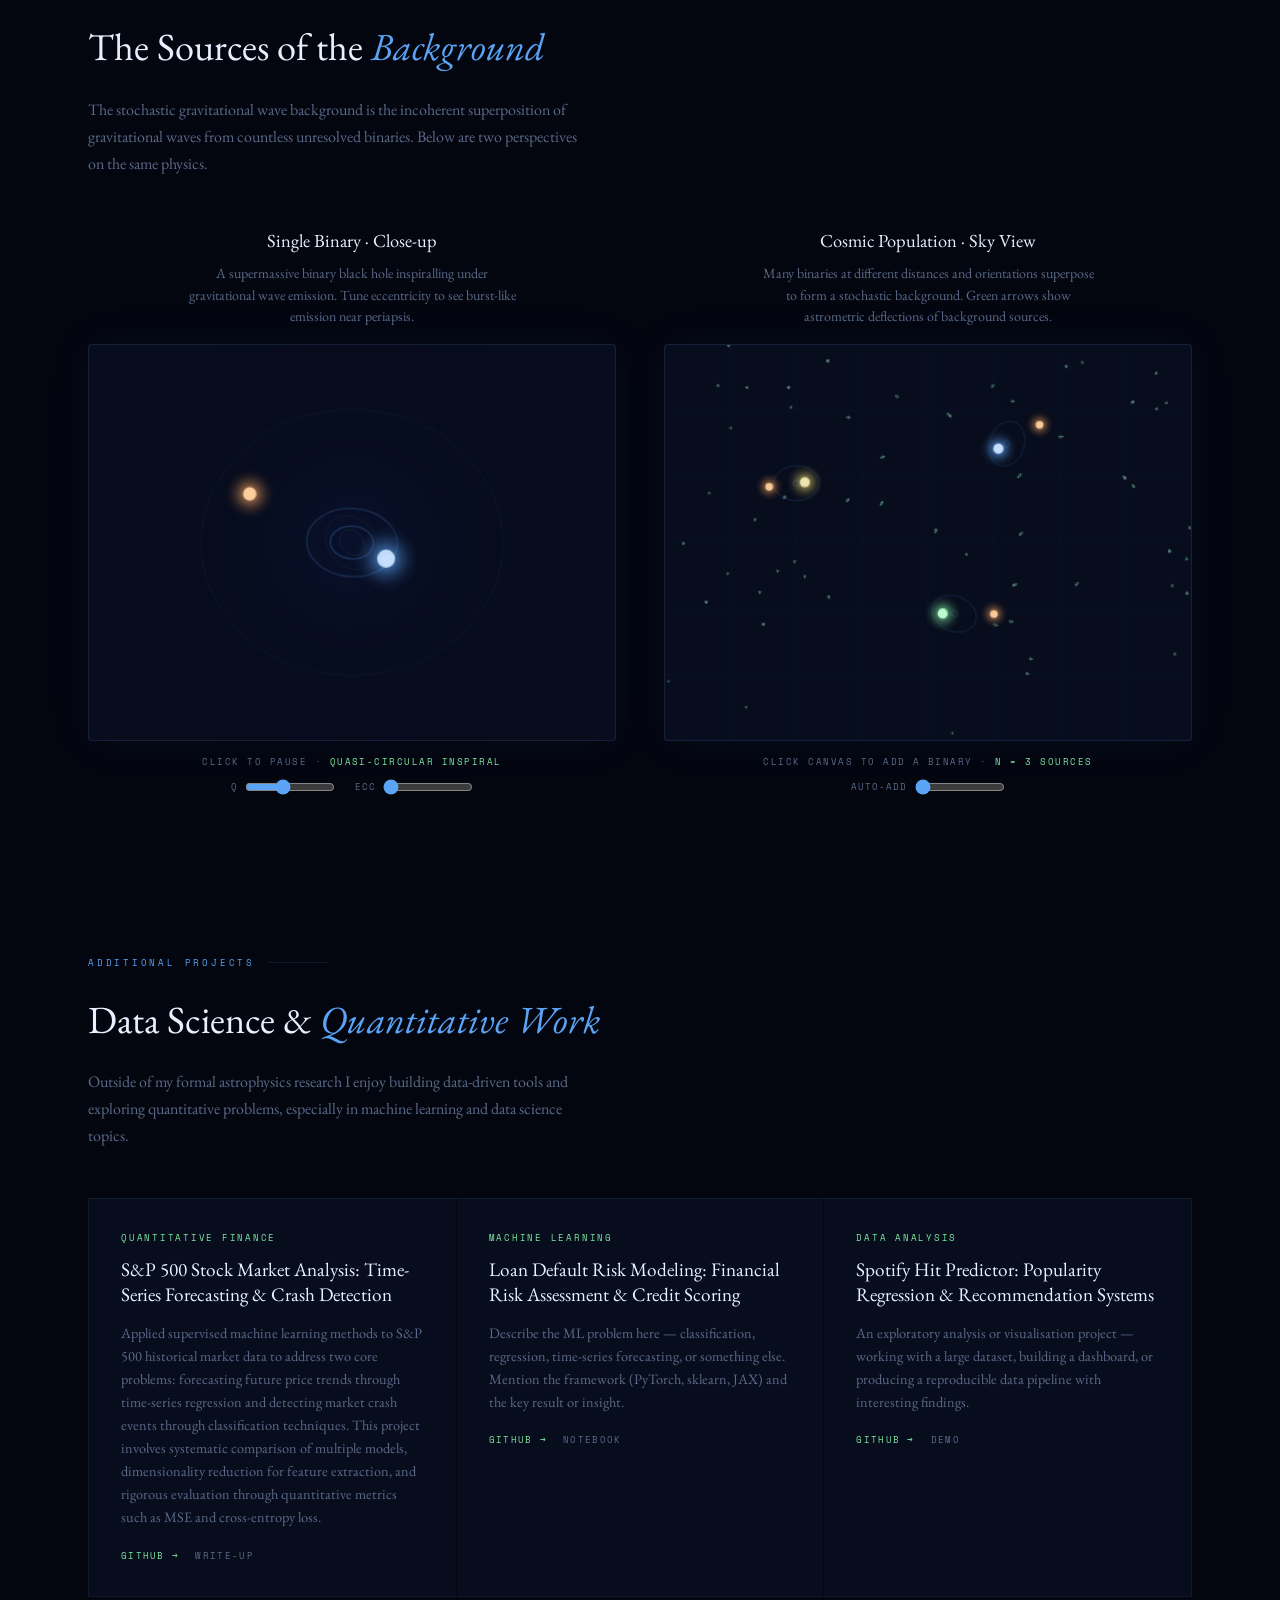
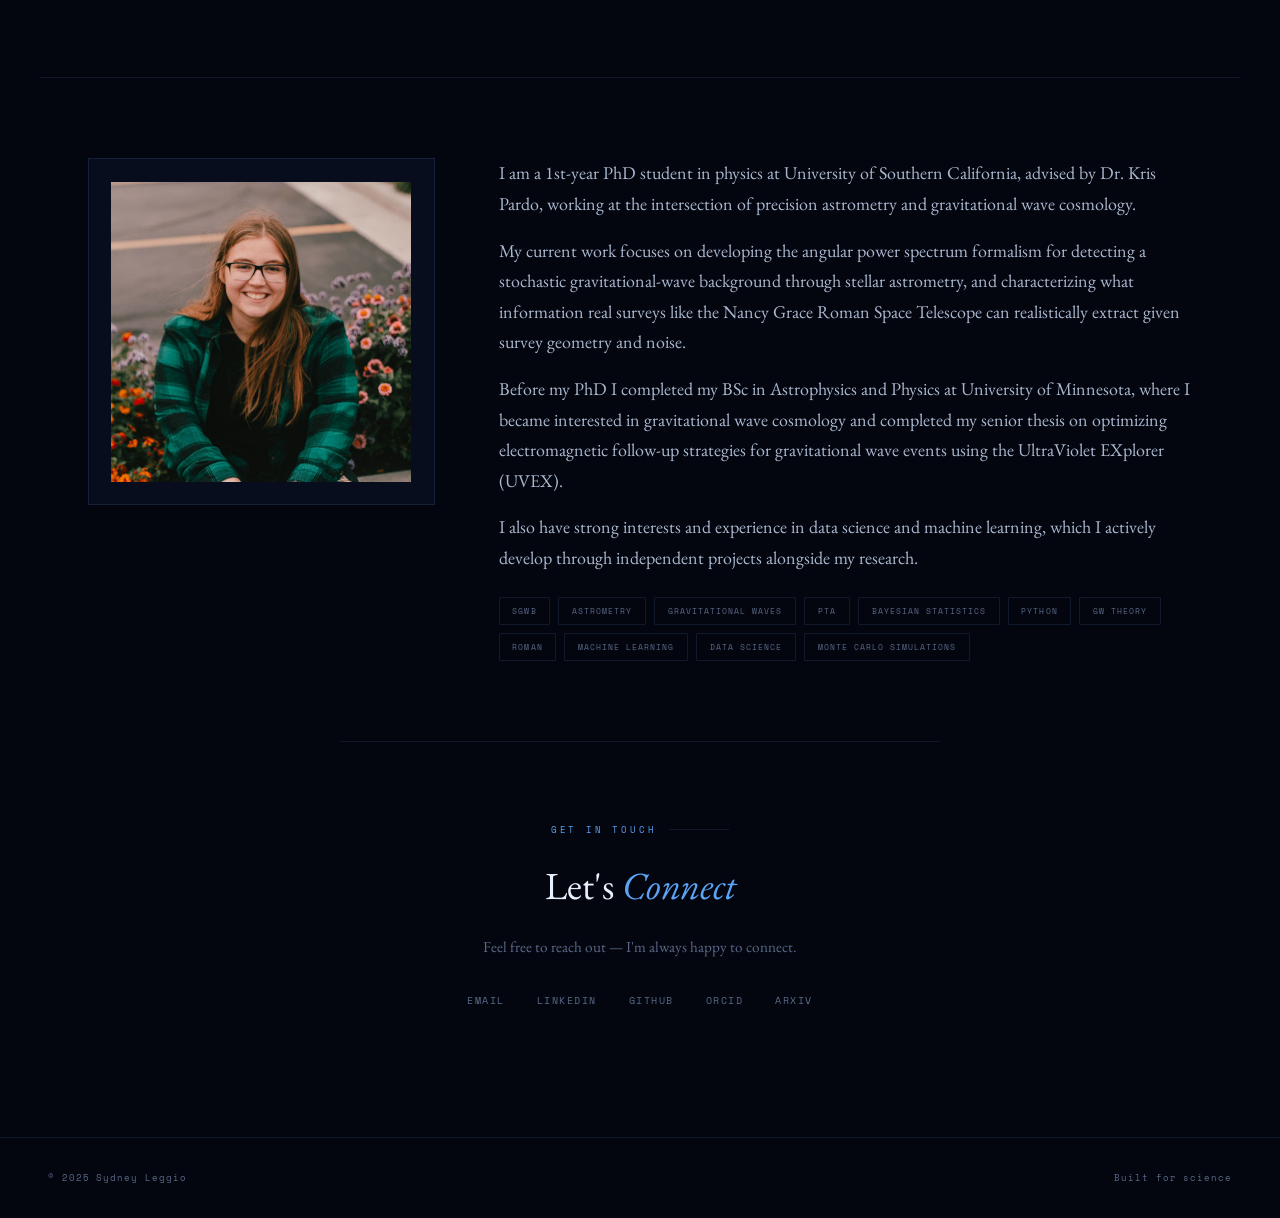
==== commit 773c5133: "Enhance about section image styling Updated the about section to include styling for the image." ====
--- a/index.html
+++ b/index.html
@@ -176,9 +176,9 @@
 <!-- ABOUT -->
 <section id="about">
   <div class="about-grid">
-    <div class="about-photo">
-      <img src="Sydney-109.jpg">
-      </div>
+  <div class="about-photo">
+    <img src="Sydney-109.jpg" style="max-width: 300px; width: 100%; border-radius: inherit;">
+  </div>
     <div class="about-body">
       <p>I am a 1st-year PhD student in physics at University of Southern California, advised by Dr. Kris Pardo, working at the intersection of precision astrometry and gravitational wave cosmology.</p>
       <p>My current work focuses on developing the angular power spectrum formalism for detecting a stochastic gravitational-wave background through stellar astrometry, and characterizing what information real surveys like the Nancy Grace Roman Space Telescope can realistically extract given survey geometry and noise.</p>
